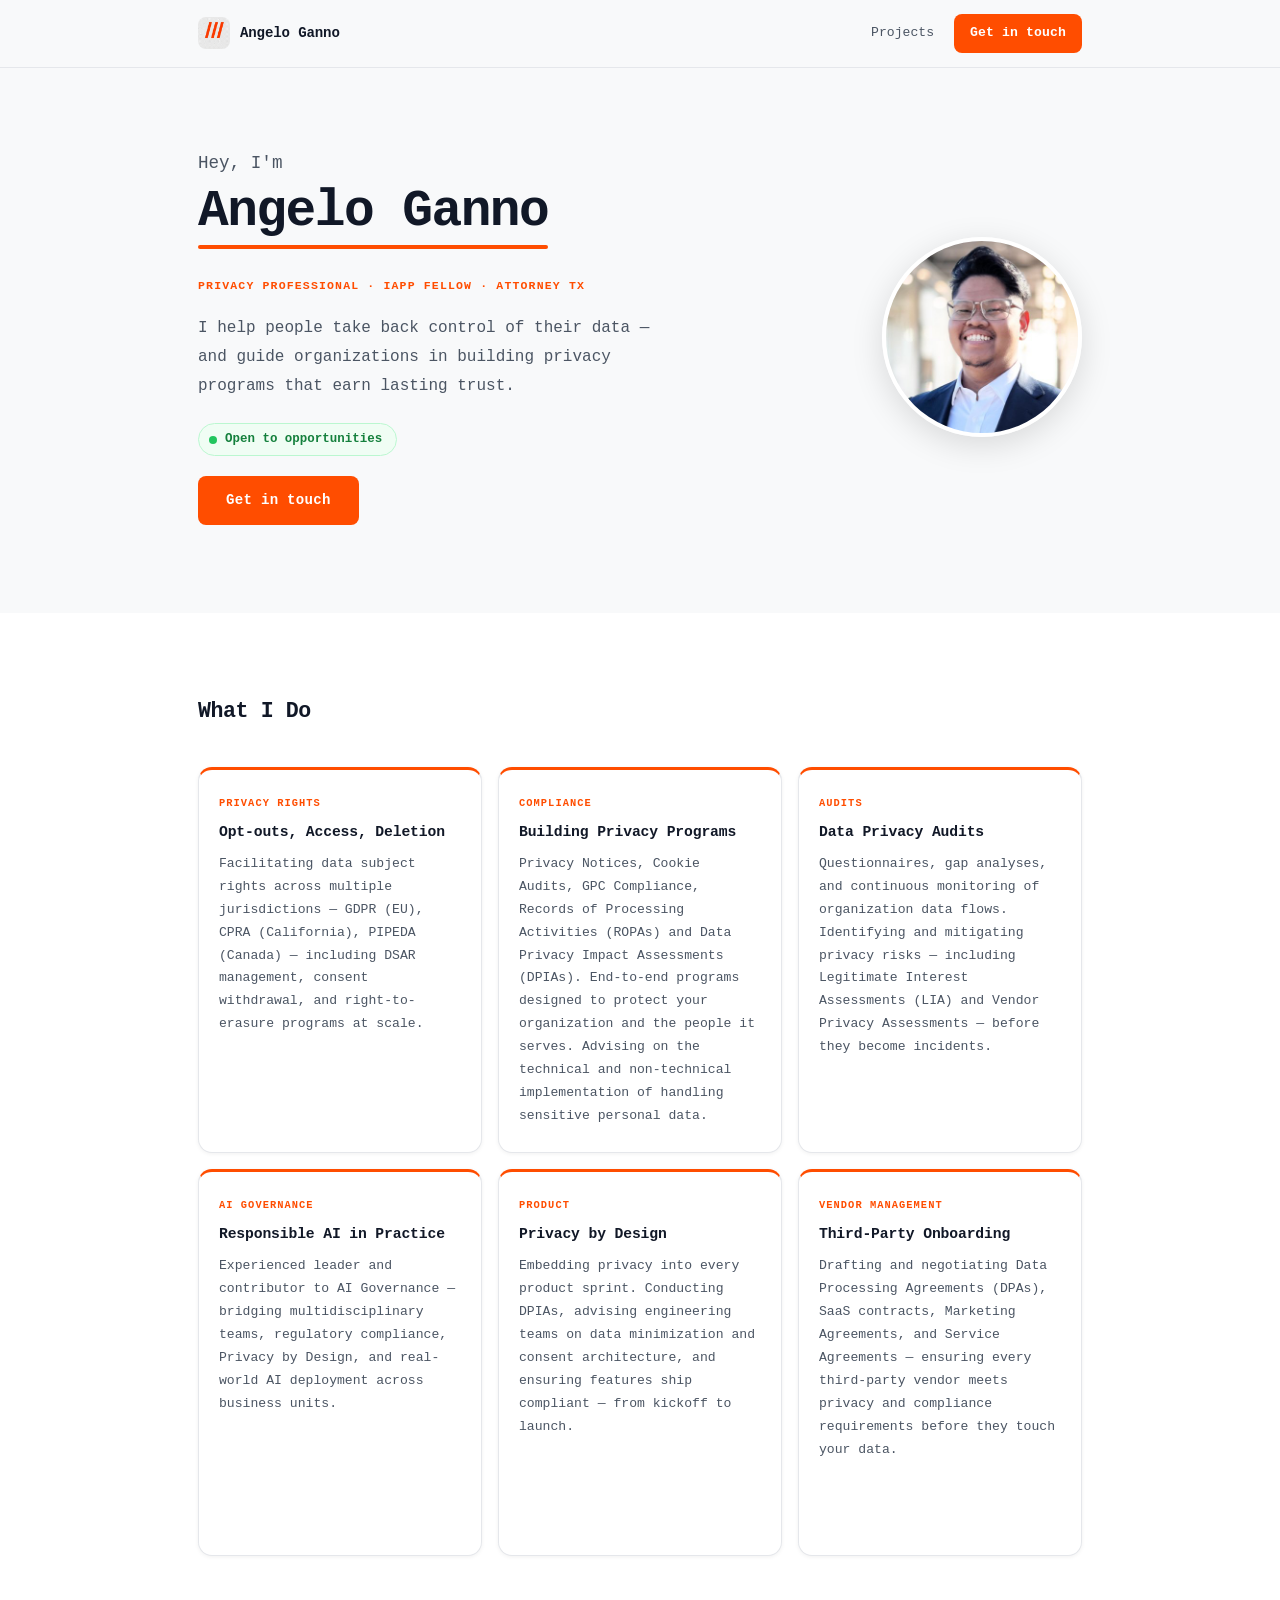
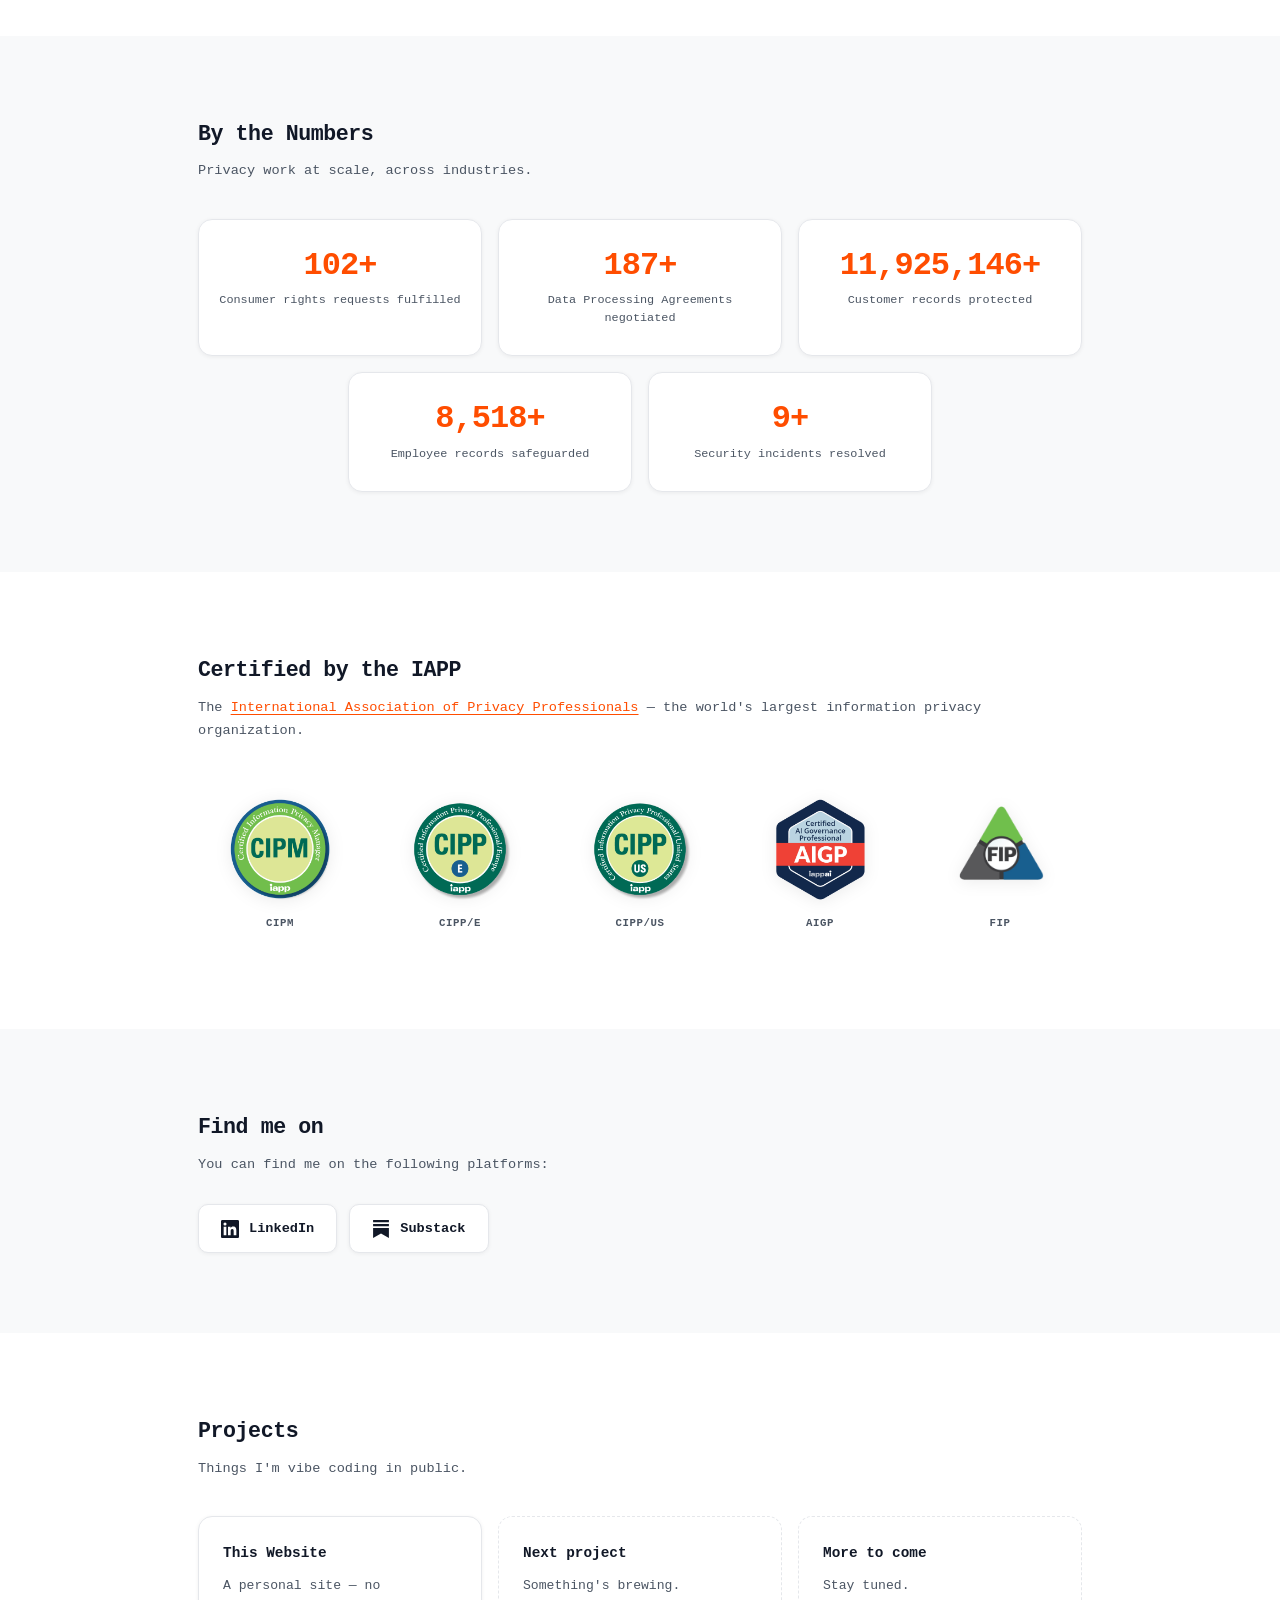
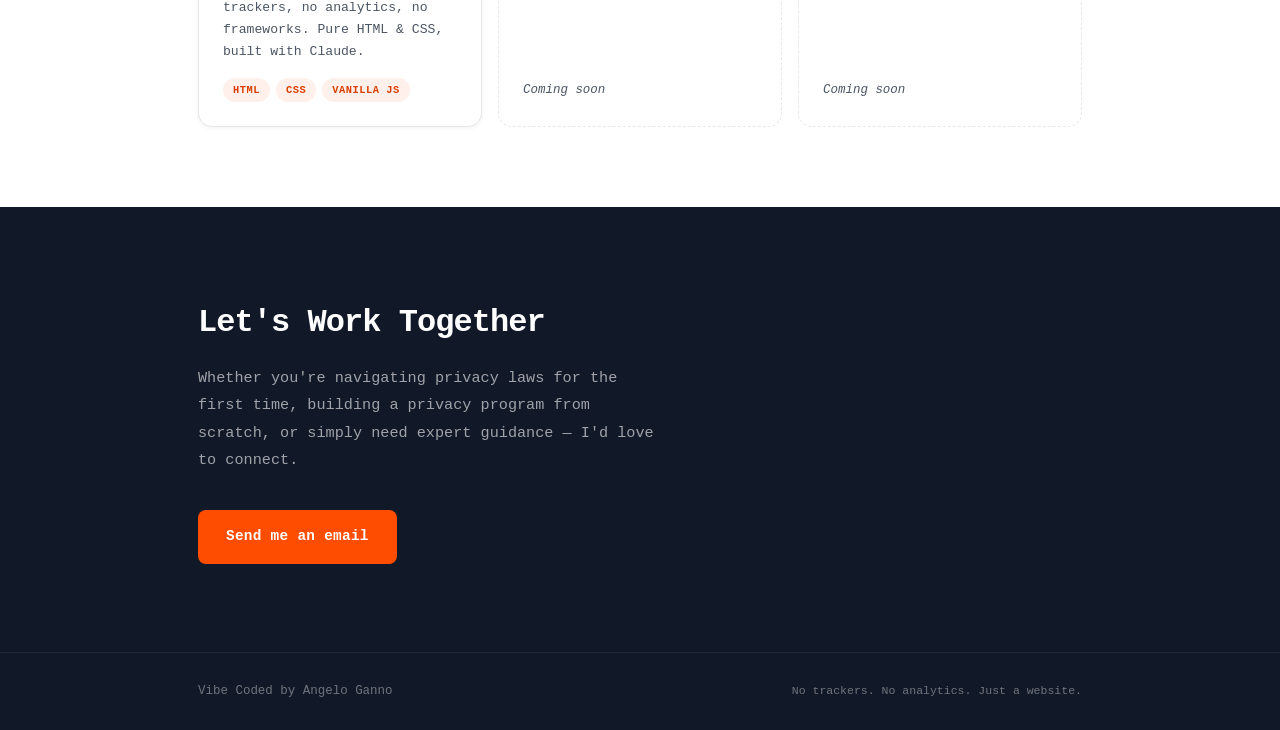
==== index.html @ 49ebef0d "Initial commit — Angelo Ganno personal website Privacy-first personal site. Pure HTML/CSS/Vanilla JS" ====
<!DOCTYPE html>
<html lang="en">
<head>
  <meta charset="UTF-8">
  <meta name="viewport" content="width=device-width, initial-scale=1.0">
  <meta name="description" content="Angelo Ganno — Privacy Professional. IAPP Fellow. Helping individuals and organizations navigate data privacy compliance across 12+ jurisdictions.">
  <meta name="robots" content="index, follow">

  <!-- Open Graph / Social Preview -->
  <meta property="og:title" content="Angelo Ganno — Privacy Professional">
  <meta property="og:description" content="IAPP Fellow. 5x Certified. Helping organizations build compliant privacy programs across 12+ jurisdictions.">
  <meta property="og:image" content="assets/images/angelo-photo.jpg">
  <meta property="og:type" content="profile">
  <meta name="twitter:card" content="summary_large_image">
  <meta name="twitter:title" content="Angelo Ganno — Privacy Professional">
  <meta name="twitter:description" content="IAPP Fellow. 5x Certified. Helping organizations build compliant privacy programs across 12+ jurisdictions.">
  <meta name="twitter:image" content="assets/images/angelo-photo.jpg">

  <title>Angelo Ganno — Privacy Professional</title>
  <link rel="stylesheet" href="style.css">

  <!-- JSON-LD Person Schema -->
  <script type="application/ld+json">
  {
    "@context": "https://schema.org",
    "@type": "Person",
    "name": "Angelo Ganno",
    "jobTitle": "Privacy Professional",
    "description": "IAPP Fellow and 5x certified privacy professional helping organizations build compliant privacy programs across 12+ jurisdictions.",
    "sameAs": [
      "https://linkedin.com/in/angelo-ganno",
      "https://substack.com/@angeloeth"
    ]
  }
  </script>
</head>
<body>

  <!-- ═══ NAV ═══ -->
  <nav class="nav">
    <div class="nav__inner">
      <a href="index.html" class="nav__brand">
        <img
          src="assets/images/Gemini_Generated_Image_gm3vv6gm3vv6gm3v.png"
          alt="Angelo Ganno logo"
          class="nav__logo"
        >
        <span class="nav__name">Angelo Ganno</span>
      </a>
      <div class="nav__right">
        <a href="projects.html" class="nav__link">Projects</a>
        <a href="#contact" class="nav__cta">Get in touch</a>
      </div>
    </div>
  </nav>

  <!-- ═══ HERO ═══ -->
  <!--
    SETUP: Save your headshot as:
      assets/images/angelo-photo.jpg
  -->
  <header class="hero">
    <div class="container">
      <div class="hero__inner">

        <div class="hero__text">
          <p class="hero__greeting">Hey, I'm</p>
          <div class="hero__name-wrap">
            <h1 class="hero__name">Angelo Ganno</h1>
          </div>
          <p class="hero__eyebrow">Privacy Professional · IAPP Fellow · Attorney TX</p>
          <p class="hero__sub">
            I help people take back control of their data — and guide
            organizations in building privacy programs that earn lasting trust.
          </p>

          <div class="hero__availability">
            <span class="hero__dot" aria-hidden="true"></span>
            Open to opportunities
          </div>

          <div class="hero__cta-row">
            <a href="#contact" class="hero__cta-btn">Get in touch</a>
          </div>
        </div>

        <div class="hero__photo">
          <img
            src="assets/images/angelo-photo.jpg"
            alt="Angelo Ganno"
            width="200"
            height="200"
          >
        </div>

      </div>
    </div>
  </header>

  <!-- ═══ WHAT I DO ═══ -->
  <section class="section section--alt">
    <div class="container">
      <h2 class="section__title">What I Do</h2>
      <div class="card-grid">

        <!-- Card 1: Privacy Rights -->
        <div class="card">
          <p class="card__label">Privacy Rights</p>
          <h3 class="card__title">Opt-outs, Access, Deletion</h3>
          <p class="card__body">
            Facilitating data subject rights across multiple jurisdictions —
            GDPR (EU), CPRA (California), PIPEDA (Canada) —
            including DSAR management, consent withdrawal, and right-to-erasure
            programs at scale.
          </p>
        </div>

        <!-- Card 2: Compliance -->
        <div class="card">
          <p class="card__label">Compliance</p>
          <h3 class="card__title">Building Privacy Programs</h3>
          <p class="card__body">
            Privacy Notices, Cookie Audits, GPC Compliance, Records of
            Processing Activities (ROPAs) and Data Privacy Impact Assessments (DPIAs). End-to-end programs designed to
            protect your organization and the people it serves. Advising on the
            technical and non-technical implementation of handling sensitive
            personal data.
          </p>
        </div>

        <!-- Card 3: Data Privacy Audits -->
        <div class="card">
          <p class="card__label">Audits</p>
          <h3 class="card__title">Data Privacy Audits</h3>
          <p class="card__body">
            Questionnaires, gap analyses, and continuous monitoring of
            organization data flows. Identifying and mitigating privacy risks
            — including Legitimate Interest Assessments (LIA) and Vendor
            Privacy Assessments — before they become incidents.
          </p>
        </div>

        <!-- Card 4: AI Governance -->
        <div class="card">
          <p class="card__label">AI Governance</p>
          <h3 class="card__title">Responsible AI in Practice</h3>
          <p class="card__body">
            Experienced leader and contributor to AI Governance — bridging multidisciplinary teams, regulatory compliance, Privacy by Design, and
            real-world AI deployment across business units.
          </p>
        </div>

        <!-- Card 5: Product Development -->
        <div class="card">
          <p class="card__label">Product</p>
          <h3 class="card__title">Privacy by Design</h3>
          <p class="card__body">
            Embedding privacy into every product sprint. Conducting DPIAs,
            advising engineering teams on data minimization and consent
            architecture, and ensuring features ship compliant — from kickoff
            to launch.
          </p>
        </div>

        <!-- Card 6: Third-Party Onboarding -->
        <div class="card">
          <p class="card__label">Vendor Management</p>
          <h3 class="card__title">Third-Party Onboarding</h3>
          <p class="card__body">
            Drafting and negotiating Data Processing Agreements (DPAs), SaaS
            contracts, Marketing Agreements, and Service Agreements — ensuring
            every third-party vendor meets privacy and compliance requirements
            before they touch your data.
          </p>
        </div>

      </div>
    </div>
  </section>

  <!-- ═══ IMPACT ═══ -->
  <section class="section">
    <div class="container">
      <h2 class="section__title">By the Numbers</h2>
      <p class="section__sub">Privacy work at scale, across industries.</p>
      <div class="stats-grid">

        <div class="stat-card">
          <span class="stat__number">120+</span>
          <span class="stat__label">Consumer rights requests fulfilled</span>
        </div>

        <div class="stat-card">
          <span class="stat__number">220+</span>
          <span class="stat__label">Data Processing Agreements negotiated</span>
        </div>

        <div class="stat-card">
          <span class="stat__number">14,000,000+</span>
          <span class="stat__label">Customer records protected</span>
        </div>

        <div class="stat-card">
          <span class="stat__number">10,000+</span>
          <span class="stat__label">Employee records safeguarded</span>
        </div>

        <div class="stat-card">
          <span class="stat__number">10+</span>
          <span class="stat__label">Security incidents resolved</span>
        </div>

      </div>
    </div>
  </section>

  <!-- ═══ CREDENTIALS ═══ -->
  <!--
    SETUP: Save your IAPP badge images as:
      assets/images/badge-fip.png
      assets/images/badge-aigp.png
      assets/images/badge-cipm.png
      assets/images/badge-cippe.png
      assets/images/badge-cippus.png
  -->
  <section class="section section--alt">
    <div class="container">
      <h2 class="section__title">Certified by the IAPP</h2>
      <p class="section__sub">
The <a href="https://iapp.org" target="_blank" rel="noopener noreferrer" style="color:var(--accent);text-decoration:underline;text-underline-offset:3px;">International Association of Privacy Professionals</a> — the world's largest information privacy organization.
      </p>
      <div class="badge-img-row">

        <figure class="badge-figure" title="CIPM — Certified Information Privacy Manager">
          <img src="assets/images/badge-cipm.png" alt="CIPM — Certified Information Privacy Manager">
          <figcaption>CIPM</figcaption>
        </figure>

        <figure class="badge-figure" title="CIPP/E — Certified Information Privacy Professional / Europe">
          <img src="assets/images/badge-cippe.png" alt="CIPP/E — Certified Information Privacy Professional / Europe">
          <figcaption>CIPP/E</figcaption>
        </figure>

        <figure class="badge-figure" title="CIPP/US — Certified Information Privacy Professional / United States">
          <img src="assets/images/badge-cippus.png" alt="CIPP/US — Certified Information Privacy Professional / United States">
          <figcaption>CIPP/US</figcaption>
        </figure>

        <figure class="badge-figure" title="AIGP — AI Governance Professional">
          <img src="assets/images/badge-aigp.png" alt="AIGP — AI Governance Professional">
          <figcaption>AIGP</figcaption>
        </figure>

        <figure class="badge-figure" title="FIP — Fellow of Information Privacy">
          <img src="assets/images/badge-fip.png" alt="FIP — Fellow of Information Privacy">
          <figcaption>FIP</figcaption>
        </figure>

      </div>
    </div>
  </section>

  <!-- ═══ FIND ME ON ═══ -->
  <section class="section" id="contact">
    <div class="container">
      <h2 class="section__title">Find me on</h2>
      <p class="section__sub">You can find me on the following platforms:</p>
      <div class="social-row">

        <!-- UPDATE: Replace href with your LinkedIn profile URL -->
        <a
          href="https://linkedin.com/in/angelo-ganno"
          target="_blank"
          rel="noopener noreferrer"
          class="social-btn"
        >
          <!-- LinkedIn icon -->
          <svg xmlns="http://www.w3.org/2000/svg" viewBox="0 0 24 24" fill="currentColor" aria-hidden="true">
            <path d="M20.447 20.452h-3.554v-5.569c0-1.328-.027-3.037-1.852-3.037-1.853 0-2.136 1.445-2.136 2.939v5.667H9.351V9h3.414v1.561h.046c.477-.9 1.637-1.85 3.37-1.85 3.601 0 4.267 2.37 4.267 5.455v6.286zM5.337 7.433a2.062 2.062 0 01-2.063-2.065 2.064 2.064 0 112.063 2.065zm1.782 13.019H3.555V9h3.564v11.452zM22.225 0H1.771C.792 0 0 .774 0 1.729v20.542C0 23.227.792 24 1.771 24h20.451C23.2 24 24 23.227 24 22.271V1.729C24 .774 23.2 0 22.222 0h.003z"/>
          </svg>
          LinkedIn
        </a>

        <a
          href="https://substack.com/@angeloeth"
          target="_blank"
          rel="noopener noreferrer"
          class="social-btn"
        >
          <!-- Substack icon -->
          <svg xmlns="http://www.w3.org/2000/svg" viewBox="0 0 24 24" fill="currentColor" aria-hidden="true">
            <path d="M22.539 8.242H1.46V5.406h21.08v2.836zM1.46 10.812V24L12 18.11 22.54 24V10.812H1.46zM22.54 0H1.46v2.836h21.08V0z"/>
          </svg>
          Substack
        </a>

      </div>
    </div>
  </section>

  <!-- ═══ PROJECTS ═══ -->
  <section class="section section--alt">
    <div class="container">
      <h2 class="section__title">Projects</h2>
      <p class="section__sub">Things I'm vibe coding in public.</p>
      <div class="projects-grid">

        <div class="project-card">
          <h3 class="project-card__title">This Website</h3>
          <p class="project-card__desc">
            A personal site — no trackers, no analytics, no
            frameworks. Pure HTML &amp; CSS, built with Claude.
          </p>
          <div class="tags">
            <span class="tag">HTML</span>
            <span class="tag">CSS</span>
            <span class="tag">Vanilla JS</span>
          </div>
        </div>

        <div class="project-card project-card--placeholder">
          <h3 class="project-card__title">Next project</h3>
          <p class="project-card__desc">Something's brewing.</p>
          <p class="project-card__coming">Coming soon</p>
        </div>

        <div class="project-card project-card--placeholder">
          <h3 class="project-card__title">More to come</h3>
          <p class="project-card__desc">Stay tuned.</p>
          <p class="project-card__coming">Coming soon</p>
        </div>

      </div>
    </div>
  </section>

  <!-- ═══ CTA ═══ -->
  <section class="cta">
    <div class="container">
      <h2 class="cta__title">Let's Work Together</h2>
      <p class="cta__body">
        Whether you're navigating privacy laws for the first time, building a privacy program
        from scratch, or simply need expert guidance — I'd love to connect.
      </p>
      <a class="cta__btn" id="cta-email" href="#">Send me an email</a>
    </div>
  </section>

  <!-- ═══ FOOTER ═══ -->
  <footer class="footer">
    <div class="footer__inner">
      <p>Vibe Coded by Angelo Ganno</p>
      <p class="footer__note">No trackers. No analytics. Just a website.</p>
    </div>
  </footer>

  <script>
    // ── Email: assembled at click time, never in HTML source ──
    document.getElementById('cta-email').addEventListener('click', function (e) {
      e.preventDefault();
      window.location.href = 'mailto:' + ['angleog.3k6tt', '@', 'passmail.net'].join('');
    });

    // ── Stat counter animation ──
    function animateCounter(el) {
      const raw    = el.textContent.trim();
      const suffix = raw.includes('+') ? '+' : '';
      const target = parseInt(raw.replace(/[^0-9]/g, ''), 10);
      const dur    = 1500; // ms
      const start  = performance.now();

      function fmt(n) {
        return n.toLocaleString('en-US') + suffix;
      }

      function step(now) {
        const p    = Math.min((now - start) / dur, 1);
        // ease-out cubic
        const ease = 1 - Math.pow(1 - p, 3);
        el.textContent = fmt(Math.round(ease * target));
        if (p < 1) requestAnimationFrame(step);
        else el.textContent = fmt(target);
      }

      requestAnimationFrame(step);
    }

    // ── Scroll-triggered entrance animations + stat counters ──
    const observer = new IntersectionObserver(
      (entries) => entries.forEach(e => {
        if (e.isIntersecting) {
          e.target.classList.add('visible');
          const num = e.target.querySelector('.stat__number');
          if (num) animateCounter(num);
          observer.unobserve(e.target);
        }
      }),
      { threshold: 0.12 }
    );
    document.querySelectorAll('.card, .stat-card').forEach(el => observer.observe(el));
  </script>

</body>
</html>
---- style.css ----
/* ===========================
   FONT — JetBrains Mono (Consolas-family monospace via Bunny CDN)
   =========================== */
@import url('https://fonts.bunny.net/css?family=jetbrains-mono:400,500,600,700,800&display=swap');

/* ===========================
   DESIGN TOKENS
   =========================== */
:root {
  --bg:            #F8F9FA;
  --card-bg:       #FFFFFF;
  --border:        #E5E7EB;
  --accent:        #FF4D00;
  --accent-dark:   #D93E00;
  --accent-light:  #FFF0EB;
  --text:          #111827;
  --muted:         #4B5563;
  --dark-bg:       #111827;
  --radius:        14px;
  --shadow:        0 1px 4px rgba(0,0,0,0.06);
  --shadow-lg:     0 6px 24px rgba(0,0,0,0.1);
  --max-w:         940px;
  --font:          'Consolas', 'JetBrains Mono', 'Menlo', 'Monaco', 'Courier New', monospace;
}

/* ===========================
   RESET & BASE
   =========================== */
*, *::before, *::after { box-sizing: border-box; margin: 0; padding: 0; }
html { scroll-behavior: smooth; }
body {
  font-family: var(--font);
  background: var(--bg);
  color: var(--text);
  line-height: 1.75;
  -webkit-font-smoothing: antialiased;
  font-size: 15px;
}
a { color: inherit; text-decoration: none; }
img { max-width: 100%; display: block; }

/* ===========================
   LAYOUT
   =========================== */
.container {
  max-width: var(--max-w);
  margin: 0 auto;
  padding: 0 28px;
}
.section      { padding: 80px 0; }
.section--alt { background: var(--card-bg); }

/* ===========================
   NAV
   =========================== */
.nav {
  position: sticky;
  top: 0;
  z-index: 100;
  background: rgba(248,249,250,0.92);
  backdrop-filter: blur(12px);
  -webkit-backdrop-filter: blur(12px);
  border-bottom: 1px solid var(--border);
}
.nav__inner {
  max-width: var(--max-w);
  margin: 0 auto;
  padding: 14px 28px;
  display: flex;
  align-items: center;
  justify-content: space-between;
}
.nav__brand {
  display: flex;
  align-items: center;
  gap: 10px;
  text-decoration: none;
}
.nav__logo {
  width: 32px;
  height: 32px;
  border-radius: 8px;
  object-fit: cover;
  flex-shrink: 0;
}
.nav__name {
  font-weight: 700;
  font-size: 0.88rem;
  letter-spacing: -0.01em;
  color: var(--text);
}
.nav__right {
  display: flex;
  align-items: center;
  gap: 20px;
}
.nav__link {
  font-size: 0.82rem;
  font-weight: 500;
  color: var(--muted);
  transition: color 0.2s;
}
.nav__link:hover { color: var(--accent); }
.nav__cta {
  font-size: 0.82rem;
  font-weight: 700;
  color: #fff;
  background: var(--accent);
  padding: 8px 16px;
  border-radius: 8px;
  transition: background 0.2s, transform 0.15s;
  letter-spacing: 0.01em;
}
.nav__cta:hover {
  background: var(--accent-dark);
  transform: translateY(-1px);
}

/* ===========================
   ANIMATIONS
   =========================== */
@keyframes pulse-dot {
  0%, 100% { transform: scale(1); opacity: 1; }
  50%       { transform: scale(1.6); opacity: 0.4; }
}

@keyframes fadeUp {
  from { opacity: 0; transform: translateY(18px); }
  to   { opacity: 1; transform: translateY(0); }
}

/* ===========================
   HERO
   =========================== */
.hero { padding: 80px 0 88px; }

.hero__inner {
  display: grid;
  grid-template-columns: 1fr auto;
  align-items: center;
  gap: 64px;
}
.hero__greeting {
  font-size: 1.1rem;
  font-weight: 500;
  color: var(--muted);
  margin-bottom: 4px;
}
.hero__name-wrap {
  display: inline-block;
  position: relative;
  margin-bottom: 24px;
  padding-bottom: 10px;
}
.hero__name-wrap::after {
  content: '';
  position: absolute;
  left: 0;
  bottom: 0;
  width: 100%;
  height: 4px;
  background: var(--accent);
  border-radius: 2px;
}
.hero__name {
  font-size: clamp(2.2rem, 5vw, 3.2rem);
  font-weight: 800;
  letter-spacing: -0.03em;
  line-height: 1.1;
  color: var(--text);
}
.hero__eyebrow {
  display: inline-flex;
  align-items: center;
  gap: 8px;
  font-size: 0.72rem;
  font-weight: 700;
  letter-spacing: 0.1em;
  text-transform: uppercase;
  color: var(--accent);
  margin-bottom: 18px;
}
.hero__sub {
  font-size: 1rem;
  color: var(--muted);
  line-height: 1.8;
  max-width: 480px;
}

/* Hero entrance stagger */
.hero__greeting  { animation: fadeUp 0.5s ease both; animation-delay: 0.05s; }
.hero__name-wrap { animation: fadeUp 0.5s ease both; animation-delay: 0.12s; }
.hero__eyebrow   { animation: fadeUp 0.5s ease both; animation-delay: 0.20s; }
.hero__sub       { animation: fadeUp 0.5s ease both; animation-delay: 0.28s; }
.hero__availability { animation: fadeUp 0.5s ease both; animation-delay: 0.36s; }
.hero__cta-row   { animation: fadeUp 0.5s ease both; animation-delay: 0.44s; }

/* Availability badge */
.hero__availability {
  display: inline-flex;
  align-items: center;
  gap: 8px;
  margin-top: 22px;
  font-size: 0.78rem;
  font-weight: 600;
  color: #15803d;
  background: #f0fdf4;
  border: 1px solid #bbf7d0;
  border-radius: 999px;
  padding: 5px 14px 5px 10px;
}
.hero__dot {
  display: inline-block;
  width: 8px;
  height: 8px;
  border-radius: 50%;
  background: #22c55e;
  animation: pulse-dot 2s ease-in-out infinite;
  flex-shrink: 0;
}

/* Hero CTA button */
.hero__cta-row { margin-top: 20px; }
.hero__cta-btn {
  display: inline-block;
  background: var(--accent);
  color: #fff;
  font-size: 0.88rem;
  font-weight: 700;
  padding: 12px 28px;
  border-radius: 8px;
  font-family: var(--font);
  letter-spacing: 0.02em;
  transition: background 0.2s, transform 0.15s;
}
.hero__cta-btn:hover {
  background: var(--accent-dark);
  transform: translateY(-1px);
}

.hero__photo { flex-shrink: 0; }
.hero__photo img {
  width: 200px;
  height: 200px;
  border-radius: 50%;
  object-fit: cover;
  object-position: center top;
  border: 4px solid var(--card-bg);
  box-shadow: 0 8px 32px rgba(0,0,0,0.13);
}

/* ===========================
   SECTION HEADINGS
   =========================== */
/* Scroll offset for all sections so sticky nav doesn't obscure them */
.section__title, .section { scroll-margin-top: 72px; }
.section__title {
  font-size: 1.35rem;
  font-weight: 800;
  color: var(--text);
  letter-spacing: -0.02em;
  margin-bottom: 6px;
}
.section__sub {
  font-size: 0.85rem;
  color: var(--muted);
  line-height: 1.7;
}

/* ===========================
   WHAT I DO — 6-CARD GRID (3 × 2, equal size)
   =========================== */
.card-grid {
  display: grid;
  grid-template-columns: repeat(3, 1fr);
  grid-auto-rows: 1fr;
  gap: 16px;
  margin-top: 36px;
}

.card {
  background: var(--card-bg);
  border: 1px solid var(--border);
  border-top: 3px solid var(--accent);
  border-radius: var(--radius);
  padding: 24px 20px;
  box-shadow: var(--shadow);
  /* entrance animation */
  opacity: 0;
  transform: translateY(20px);
  transition: opacity 0.5s ease, transform 0.5s ease, box-shadow 0.2s ease;
}
.card.visible { opacity: 1; transform: translateY(0); }
.card:nth-child(1) { transition-delay: 0.05s; }
.card:nth-child(2) { transition-delay: 0.11s; }
.card:nth-child(3) { transition-delay: 0.17s; }
.card:nth-child(4) { transition-delay: 0.23s; }
.card:nth-child(5) { transition-delay: 0.29s; }
.card:nth-child(6) { transition-delay: 0.35s; }
.card:hover { box-shadow: var(--shadow-lg); }

.card__label {
  font-size: 0.65rem;
  font-weight: 700;
  letter-spacing: 0.1em;
  text-transform: uppercase;
  color: var(--accent);
  margin-bottom: 10px;
}
.card__title {
  font-size: 0.92rem;
  font-weight: 700;
  color: var(--text);
  margin-bottom: 10px;
  letter-spacing: -0.01em;
  line-height: 1.4;
}
.card__body {
  font-size: 0.82rem;
  color: var(--muted);
  line-height: 1.75;
}

/* ===========================
   IMPACT — STAT CARDS
   =========================== */
.stats-grid {
  display: grid;
  grid-template-columns: repeat(6, 1fr);
  gap: 16px;
  margin-top: 36px;
}
.stat-card              { grid-column: span 2; }
.stat-card:nth-child(4) { grid-column: 2 / 4; }
.stat-card:nth-child(5) { grid-column: 4 / 6; }

.stat-card {
  background: var(--card-bg);
  border: 1px solid var(--border);
  border-radius: var(--radius);
  padding: 28px 16px;
  box-shadow: var(--shadow);
  text-align: center;
  opacity: 0;
  transform: translateY(16px);
  transition: opacity 0.45s ease, transform 0.45s ease;
}
.stat-card.visible       { opacity: 1; transform: translateY(0); }
.stat-card:nth-child(1)  { transition-delay: 0.05s; }
.stat-card:nth-child(2)  { transition-delay: 0.12s; }
.stat-card:nth-child(3)  { transition-delay: 0.19s; }
.stat-card:nth-child(4)  { transition-delay: 0.26s; }
.stat-card:nth-child(5)  { transition-delay: 0.33s; }

.stat__number {
  display: block;
  font-size: 2rem;
  font-weight: 800;
  color: var(--accent);
  letter-spacing: -0.03em;
  line-height: 1.1;
  margin-bottom: 8px;
}
.stat__label {
  display: block;
  font-size: 0.74rem;
  color: var(--muted);
  line-height: 1.55;
}

/* ===========================
   CREDENTIALS — IAPP BADGE IMAGES
   =========================== */
.badge-img-row {
  display: grid;
  grid-template-columns: repeat(5, 1fr);
  gap: 16px;
  margin-top: 36px;
}
.badge-figure {
  display: flex;
  flex-direction: column;
  align-items: center;
  justify-content: flex-end;
  gap: 10px;
  cursor: default;
  padding: 16px 8px;
}
.badge-figure img {
  width: 100%;
  max-width: 110px;
  height: auto;
  aspect-ratio: 1;
  object-fit: contain;
  filter: drop-shadow(0 2px 8px rgba(0,0,0,0.08));
  transition: transform 0.25s ease, filter 0.25s ease;
}
.badge-figure:hover img {
  transform: scale(1.1) translateY(-4px);
  filter: drop-shadow(0 8px 20px rgba(0,0,0,0.15));
}
.badge-figure figcaption {
  font-size: 0.67rem;
  font-weight: 700;
  color: var(--muted);
  text-align: center;
  letter-spacing: 0.05em;
  text-transform: uppercase;
}

@media (max-width: 600px) {
  .badge-img-row {
    grid-template-columns: repeat(3, 1fr);
  }
}
@media (max-width: 380px) {
  .badge-img-row {
    grid-template-columns: repeat(2, 1fr);
  }
}

/* ===========================
   FIND ME ON
   =========================== */
/* Scroll offset so sticky nav doesn't cover the section heading */
#contact { scroll-margin-top: 72px; }

.social-row {
  display: flex;
  flex-wrap: wrap;
  gap: 12px;
  margin-top: 28px;
}
.social-btn {
  display: inline-flex;
  align-items: center;
  gap: 10px;
  padding: 12px 22px;
  border-radius: 10px;
  border: 1.5px solid var(--border);
  background: var(--card-bg);
  font-size: 0.85rem;
  font-weight: 600;
  color: var(--text);
  box-shadow: var(--shadow);
  transition: border-color 0.2s, box-shadow 0.2s, transform 0.2s, color 0.2s;
  font-family: var(--font);
}
.social-btn:hover {
  border-color: var(--accent);
  color: var(--accent);
  box-shadow: var(--shadow-lg);
  transform: translateY(-2px);
}
.social-btn svg {
  flex-shrink: 0;
  width: 18px;
  height: 18px;
}

/* ===========================
   PROJECTS (on resume page)
   =========================== */
.projects-grid {
  display: grid;
  grid-template-columns: repeat(3, 1fr);
  gap: 16px;
  margin-top: 36px;
}
.project-card {
  background: var(--card-bg);
  border: 1px solid var(--border);
  border-radius: var(--radius);
  padding: 24px;
  box-shadow: var(--shadow);
  transition: box-shadow 0.2s, transform 0.2s;
  display: flex;
  flex-direction: column;
}
.project-card:hover { box-shadow: var(--shadow-lg); transform: translateY(-2px); }
.project-card--placeholder {
  border-style: dashed;
  box-shadow: none;
  background: transparent;
}
.project-card--placeholder:hover { box-shadow: none; transform: none; }
.project-card__title {
  font-size: 0.9rem;
  font-weight: 700;
  color: var(--text);
  margin-bottom: 8px;
}
.project-card__desc {
  font-size: 0.82rem;
  color: var(--muted);
  line-height: 1.7;
  flex: 1;
}
.project-card__coming { font-size: 0.78rem; color: var(--muted); font-style: italic; margin-top: 12px; }
.tags { display: flex; flex-wrap: wrap; gap: 6px; margin-top: 14px; }
.tag {
  font-size: 0.65rem;
  font-weight: 700;
  letter-spacing: 0.05em;
  text-transform: uppercase;
  padding: 3px 10px;
  border-radius: 999px;
  background: var(--accent-light);
  color: var(--accent-dark);
}
.project-link {
  display: inline-block;
  margin-top: 14px;
  font-size: 0.78rem;
  font-weight: 600;
  color: var(--accent);
  transition: color 0.2s;
}
.project-link:hover { color: var(--accent-dark); }

/* ===========================
   CTA SECTION
   =========================== */
.cta { background: var(--dark-bg); padding: 88px 0; }
.cta__title {
  font-size: 2rem;
  font-weight: 800;
  color: #fff;
  letter-spacing: -0.03em;
  margin-bottom: 14px;
}
.cta__body {
  font-size: 0.95rem;
  color: rgba(255,255,255,0.6);
  line-height: 1.8;
  max-width: 460px;
  margin-bottom: 36px;
}
.cta__btn {
  display: inline-block;
  background: var(--accent);
  color: #fff;
  font-size: 0.9rem;
  font-weight: 700;
  padding: 14px 28px;
  border-radius: 8px;
  cursor: pointer;
  font-family: var(--font);
  letter-spacing: 0.02em;
  transition: background 0.2s, transform 0.15s;
}
.cta__btn:hover { background: var(--accent-dark); transform: translateY(-1px); }

/* ===========================
   FOOTER
   =========================== */
.footer {
  background: var(--dark-bg);
  border-top: 1px solid rgba(255,255,255,0.07);
  padding: 28px 0;
}
.footer__inner {
  max-width: var(--max-w);
  margin: 0 auto;
  padding: 0 28px;
  display: flex;
  align-items: center;
  justify-content: space-between;
  gap: 16px;
  flex-wrap: wrap;
}
.footer p { color: rgba(255,255,255,0.4); font-size: 0.78rem; }
.footer a { color: rgba(255,255,255,0.55); transition: color 0.2s; }
.footer a:hover { color: var(--accent); }
.footer__note { font-size: 0.72rem !important; }

/* ===========================
   PROJECTS PAGE
   =========================== */
.hero__headline {
  font-size: clamp(2rem, 5vw, 3rem);
  font-weight: 800;
  letter-spacing: -0.03em;
  line-height: 1.15;
  color: var(--text);
  margin-bottom: 18px;
}
.substack-card {
  background: linear-gradient(135deg, var(--accent) 0%, var(--accent-dark) 100%);
  border-radius: var(--radius);
  padding: 28px 26px;
  margin-top: 32px;
  display: flex;
  align-items: center;
  justify-content: space-between;
  gap: 20px;
}
.substack-card__text h3 { color: #fff; font-size: 0.95rem; font-weight: 700; margin-bottom: 4px; }
.substack-card__text p  { color: rgba(255,255,255,0.72); font-size: 0.82rem; }
.substack-card__link {
  flex-shrink: 0;
  display: inline-block;
  background: rgba(255,255,255,0.18);
  color: #fff;
  font-size: 0.85rem;
  font-weight: 700;
  padding: 10px 22px;
  border-radius: 8px;
  transition: background 0.2s;
  white-space: nowrap;
  font-family: var(--font);
}
.substack-card__link:hover { background: rgba(255,255,255,0.28); }

.posts-list { display: grid; gap: 12px; margin-top: 20px; }
.post-item {
  background: var(--card-bg);
  border: 1px solid var(--border);
  border-radius: var(--radius);
  padding: 18px 22px;
  box-shadow: var(--shadow);
  display: flex;
  align-items: center;
  justify-content: space-between;
  gap: 16px;
  transition: box-shadow 0.2s, transform 0.2s;
}
.post-item:hover { box-shadow: var(--shadow-lg); transform: translateX(4px); }
.post-item__title { font-size: 0.9rem; font-weight: 600; color: var(--text); margin-bottom: 3px; transition: color 0.2s; }
.post-item:hover .post-item__title { color: var(--accent); }
.post-item__date  { font-size: 0.75rem; color: var(--muted); }
.post-item__arrow { color: var(--muted); font-size: 1rem; flex-shrink: 0; }
.posts-loading    { color: var(--muted); font-size: 0.85rem; padding: 12px 0; }

/* ===========================
   RESPONSIVE
   =========================== */
@media (max-width: 700px) {
  .hero { padding: 52px 0 60px; }
  .section { padding: 60px 0; }
  .cta { padding: 64px 0; }

  .hero__inner { grid-template-columns: 1fr; gap: 32px; }
  .hero__photo { order: -1; }
  .hero__photo img { width: 130px; height: 130px; }

  /* Cards: single column */
  .card-grid { grid-template-columns: 1fr; grid-auto-rows: auto; gap: 14px; }

  /* Stats: 2-col */
  .stats-grid { grid-template-columns: 1fr 1fr; gap: 12px; }
  .stat-card,
  .stat-card:nth-child(4),
  .stat-card:nth-child(5) { grid-column: span 1; }

  .projects-grid { grid-template-columns: 1fr; }

  .substack-card { flex-direction: column; align-items: flex-start; }
  .substack-card__link { align-self: stretch; text-align: center; }

  .footer__inner { flex-direction: column; text-align: center; gap: 6px; }
  .nav__right { gap: 10px; }
}

@media (max-width: 420px) {
  .stats-grid { grid-template-columns: 1fr; }
  .stat-card  { grid-column: span 1 !important; }
  .badge-figure img { max-width: 80px; }
}
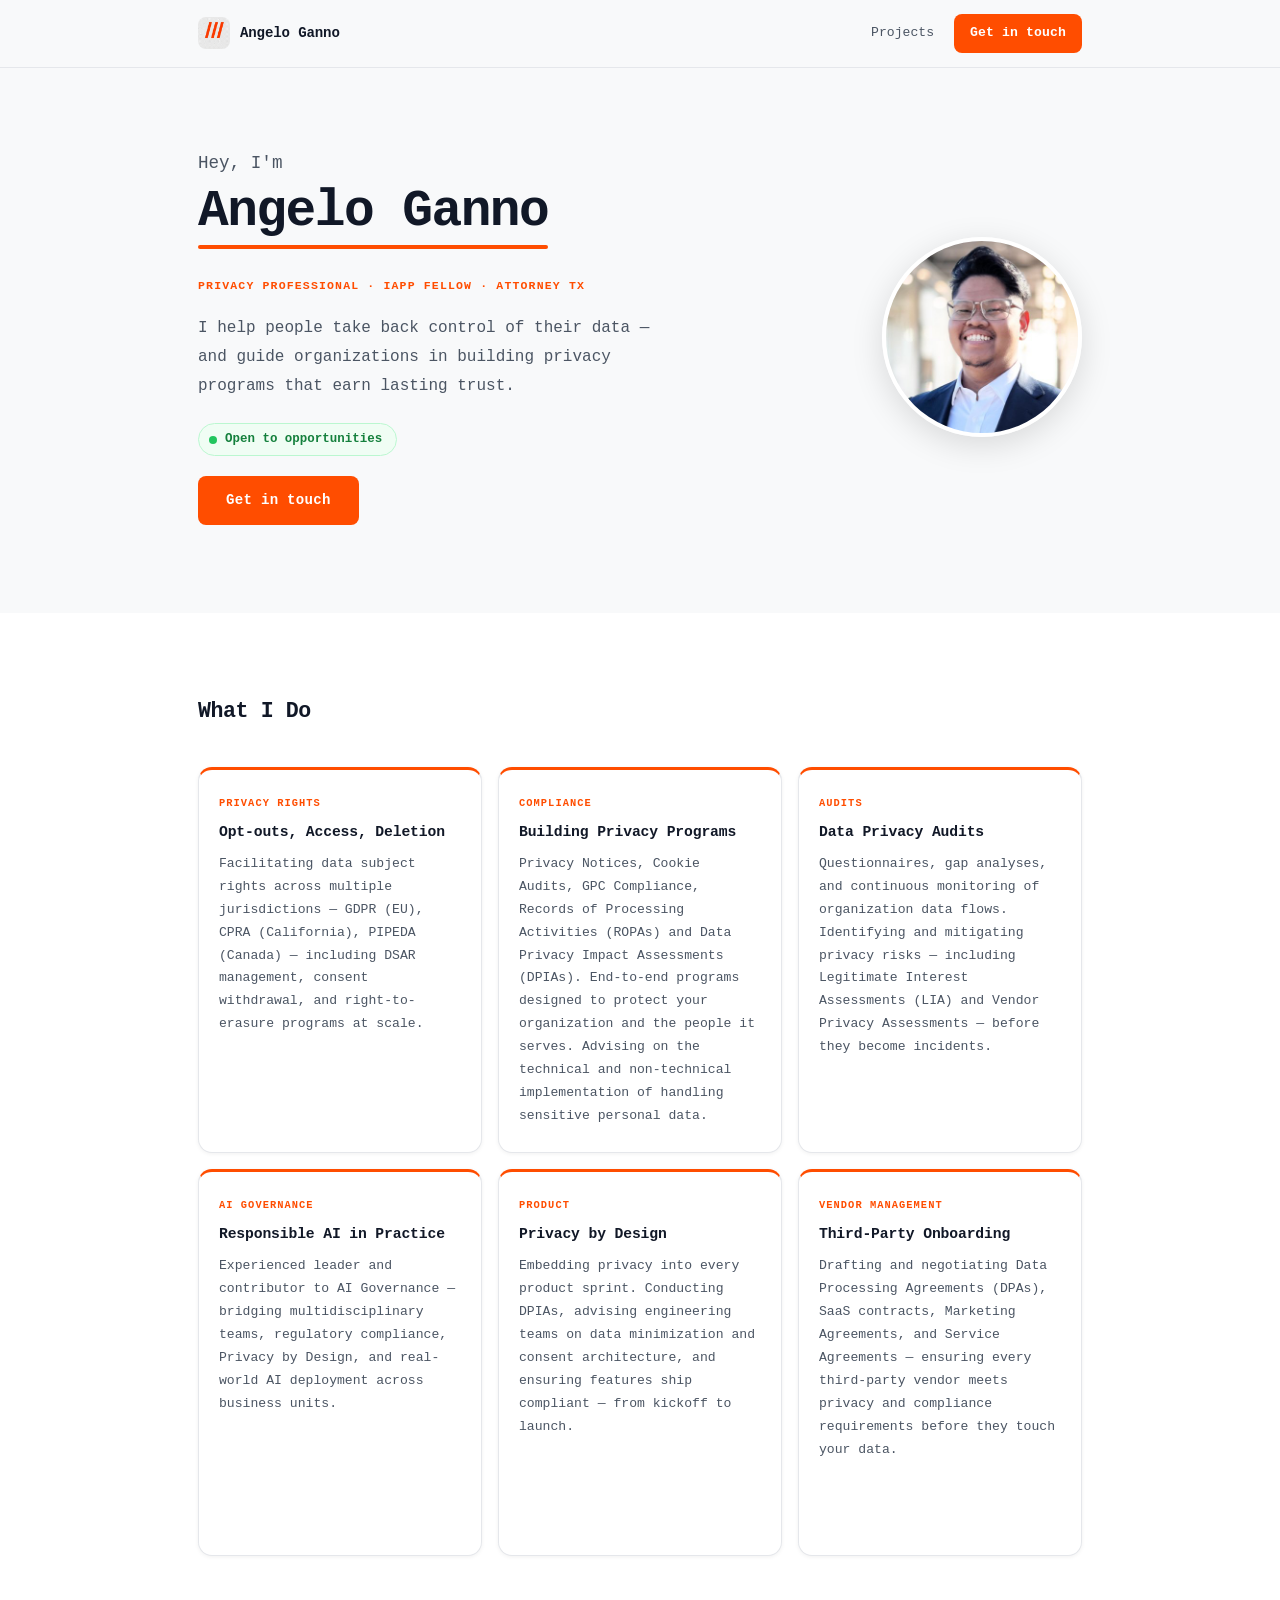
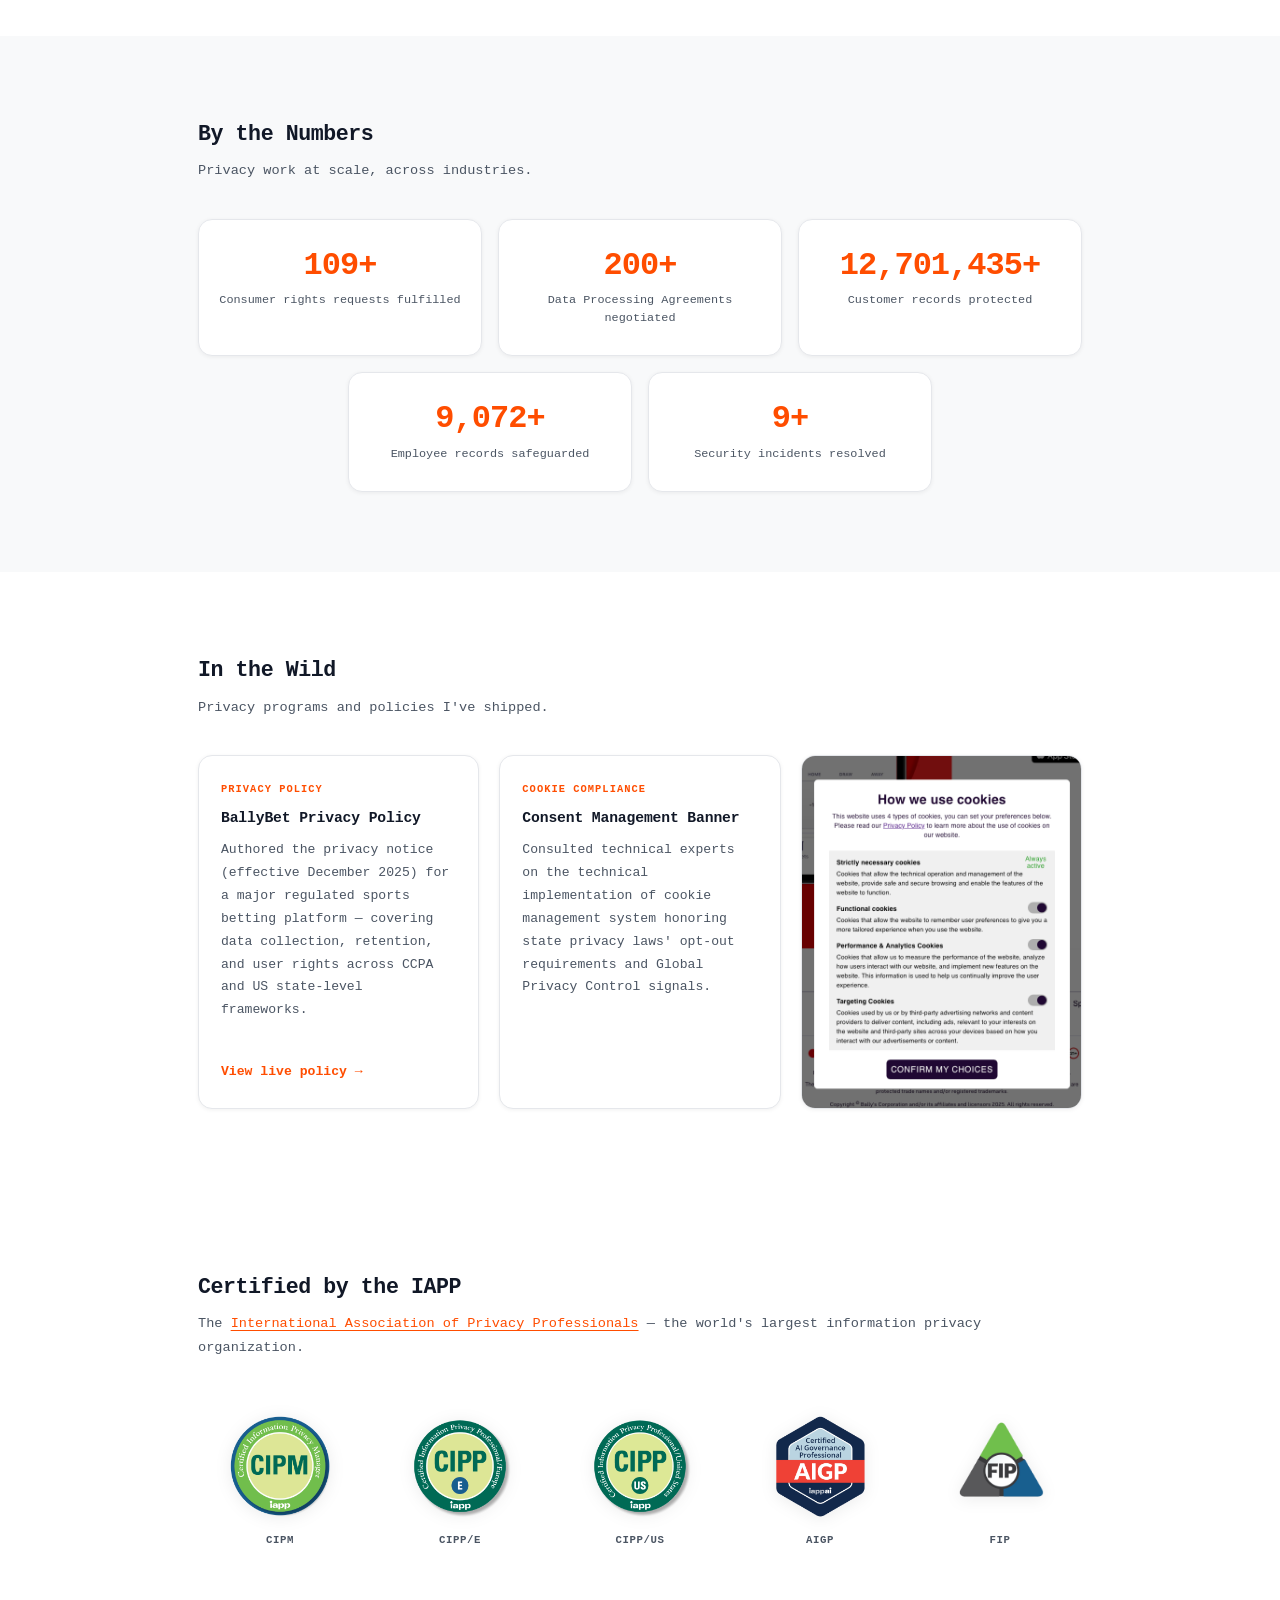
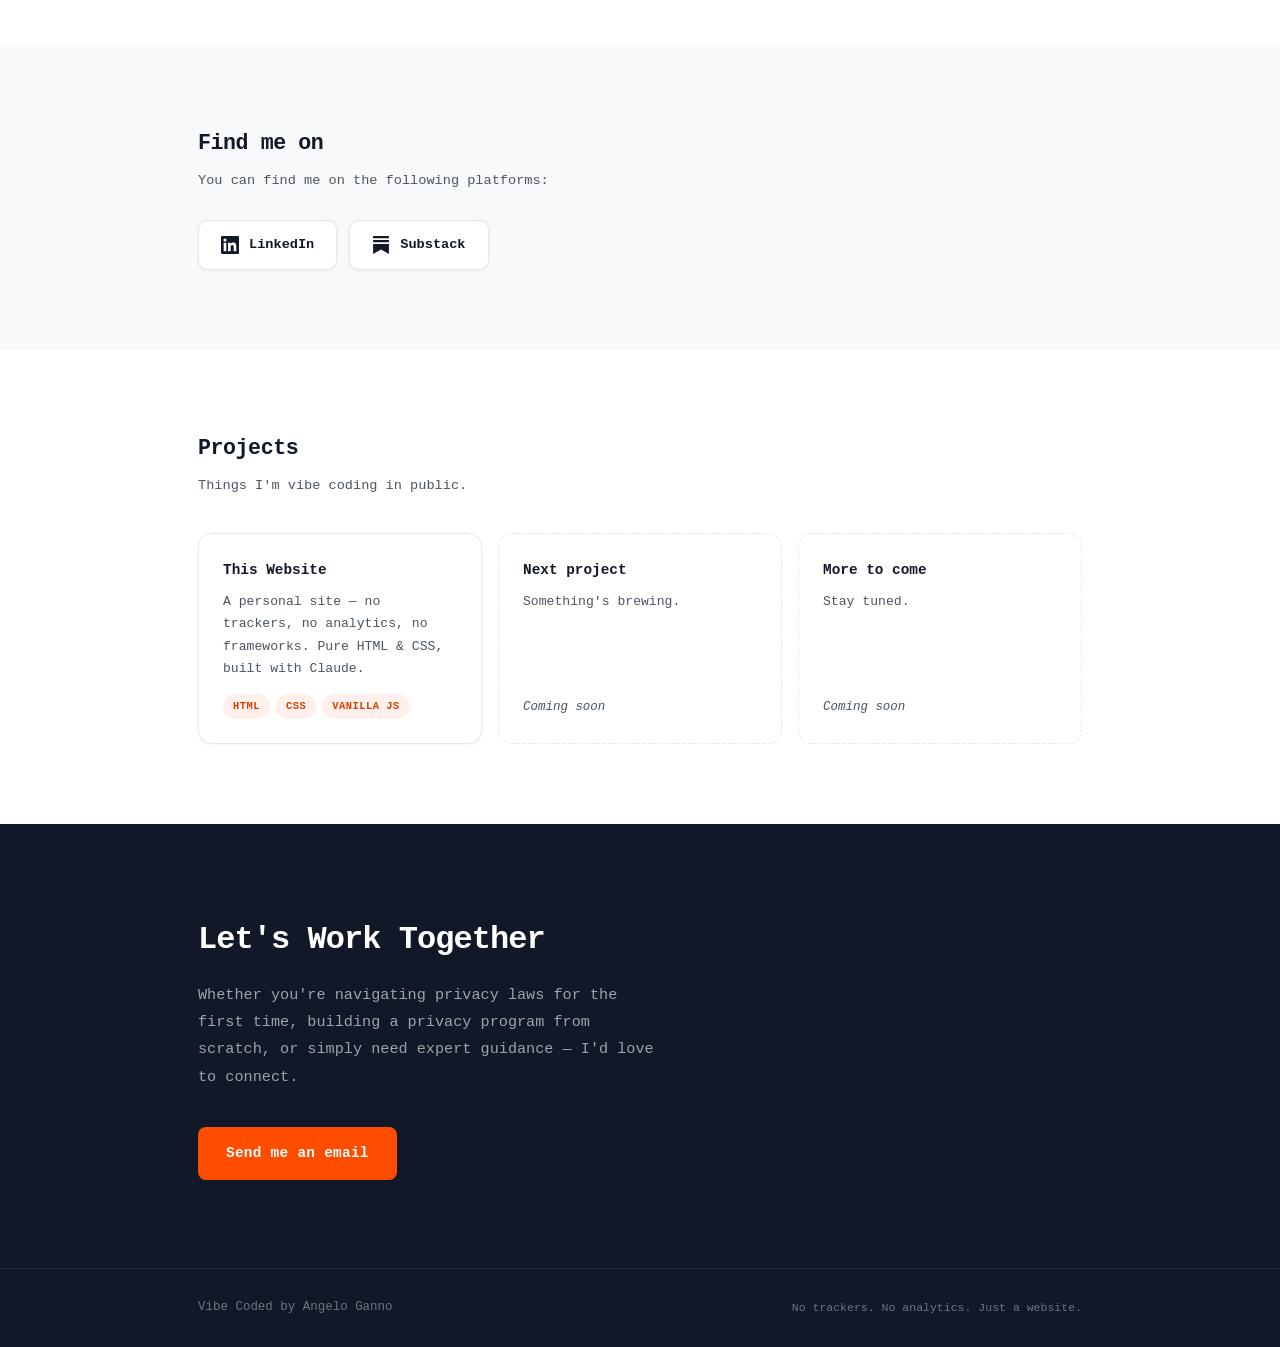
==== commit 35bc6d41: "Add "In the Wild" section showcasing BallyBet privacy work - New 3-card section: Privacy Policy, Coo" ====
--- a/index.html
+++ b/index.html
@@ -214,6 +214,54 @@
     </div>
   </section>
 
+  <!-- ═══ IN THE WILD ═══ -->
+  <section class="section section--alt">
+    <div class="container">
+      <h2 class="section__title">In the Wild</h2>
+      <p class="section__sub">Privacy programs and policies I've shipped.</p>
+      <div class="work-grid">
+
+        <!-- Card 1: Privacy Policy -->
+        <div class="work-card">
+          <div class="work-card__content">
+            <p class="card__label">Privacy Policy</p>
+            <h3 class="work-card__title">BallyBet Privacy Policy</h3>
+            <p class="work-card__body">
+              Authored the privacy notice (effective December 2025) for a major
+              regulated sports betting platform — covering data collection, retention, and user
+              rights across CCPA and US state-level frameworks.
+            </p>
+            <a href="https://play.ballybet.com/account/privacy-policy" target="_blank" rel="noopener noreferrer" class="work-card__link">
+              View live policy →
+            </a>
+          </div>
+        </div>
+
+        <!-- Card 2: Cookie Compliance -->
+        <div class="work-card">
+          <div class="work-card__content">
+            <p class="card__label">Cookie Compliance</p>
+            <h3 class="work-card__title">Consent Management Banner</h3>
+            <p class="work-card__body">
+              Consulted technical experts on the technical implementation of cookie management
+              system honoring state privacy laws' opt-out requirements and Global Privacy Control signals.
+            </p>
+          </div>
+        </div>
+
+        <!-- Card 3: Screenshot only -->
+        <div class="work-card work-card--screenshot">
+          <img
+            src="assets/images/bally-cmp-ui.png"
+            alt="BallyBet consent management UI"
+            class="work-card__screenshot"
+          >
+        </div>
+
+      </div>
+    </div>
+  </section>
+
   <!-- ═══ CREDENTIALS ═══ -->
   <!--
     SETUP: Save your IAPP badge images as:
--- a/style.css
+++ b/style.css
@@ -369,6 +369,68 @@
 }
 
 /* ===========================
+   IN THE WILD — WORK SHOWCASE
+   =========================== */
+.work-grid {
+  display: grid;
+  grid-template-columns: repeat(3, 1fr);
+  gap: 20px;
+  margin-top: 36px;
+  align-items: stretch;
+}
+.work-card {
+  background: var(--card-bg);
+  border: 1px solid var(--border);
+  border-radius: var(--radius);
+  box-shadow: var(--shadow);
+  overflow: hidden;
+  display: flex;
+  flex-direction: column;
+  transition: box-shadow 0.2s, transform 0.2s;
+}
+.work-card:hover { box-shadow: var(--shadow-lg); transform: translateY(-2px); }
+.work-card--screenshot {
+  padding: 0;
+  min-height: 220px;
+}
+.work-card__screenshot {
+  width: 100%;
+  height: 100%;
+  object-fit: cover;
+  object-position: center top;
+  display: block;
+}
+.work-card__content {
+  padding: 24px 22px;
+  display: flex;
+  flex-direction: column;
+  flex: 1;
+}
+.work-card__title {
+  font-size: 0.92rem;
+  font-weight: 700;
+  color: var(--text);
+  margin-bottom: 10px;
+  letter-spacing: -0.01em;
+  line-height: 1.4;
+}
+.work-card__body {
+  font-size: 0.82rem;
+  color: var(--muted);
+  line-height: 1.75;
+  flex: 1;
+}
+.work-card__link {
+  display: inline-block;
+  margin-top: 16px;
+  font-size: 0.82rem;
+  font-weight: 600;
+  color: var(--accent);
+  transition: color 0.2s;
+}
+.work-card__link:hover { color: var(--accent-dark); }
+
+/* ===========================
    CREDENTIALS — IAPP BADGE IMAGES
    =========================== */
 .badge-img-row {
@@ -653,6 +715,8 @@
   .stat-card:nth-child(4),
   .stat-card:nth-child(5) { grid-column: span 1; }
 
+  .work-grid { grid-template-columns: 1fr; }
+  .work-card--screenshot { min-height: 280px; }
   .projects-grid { grid-template-columns: 1fr; }
 
   .substack-card { flex-direction: column; align-items: flex-start; }
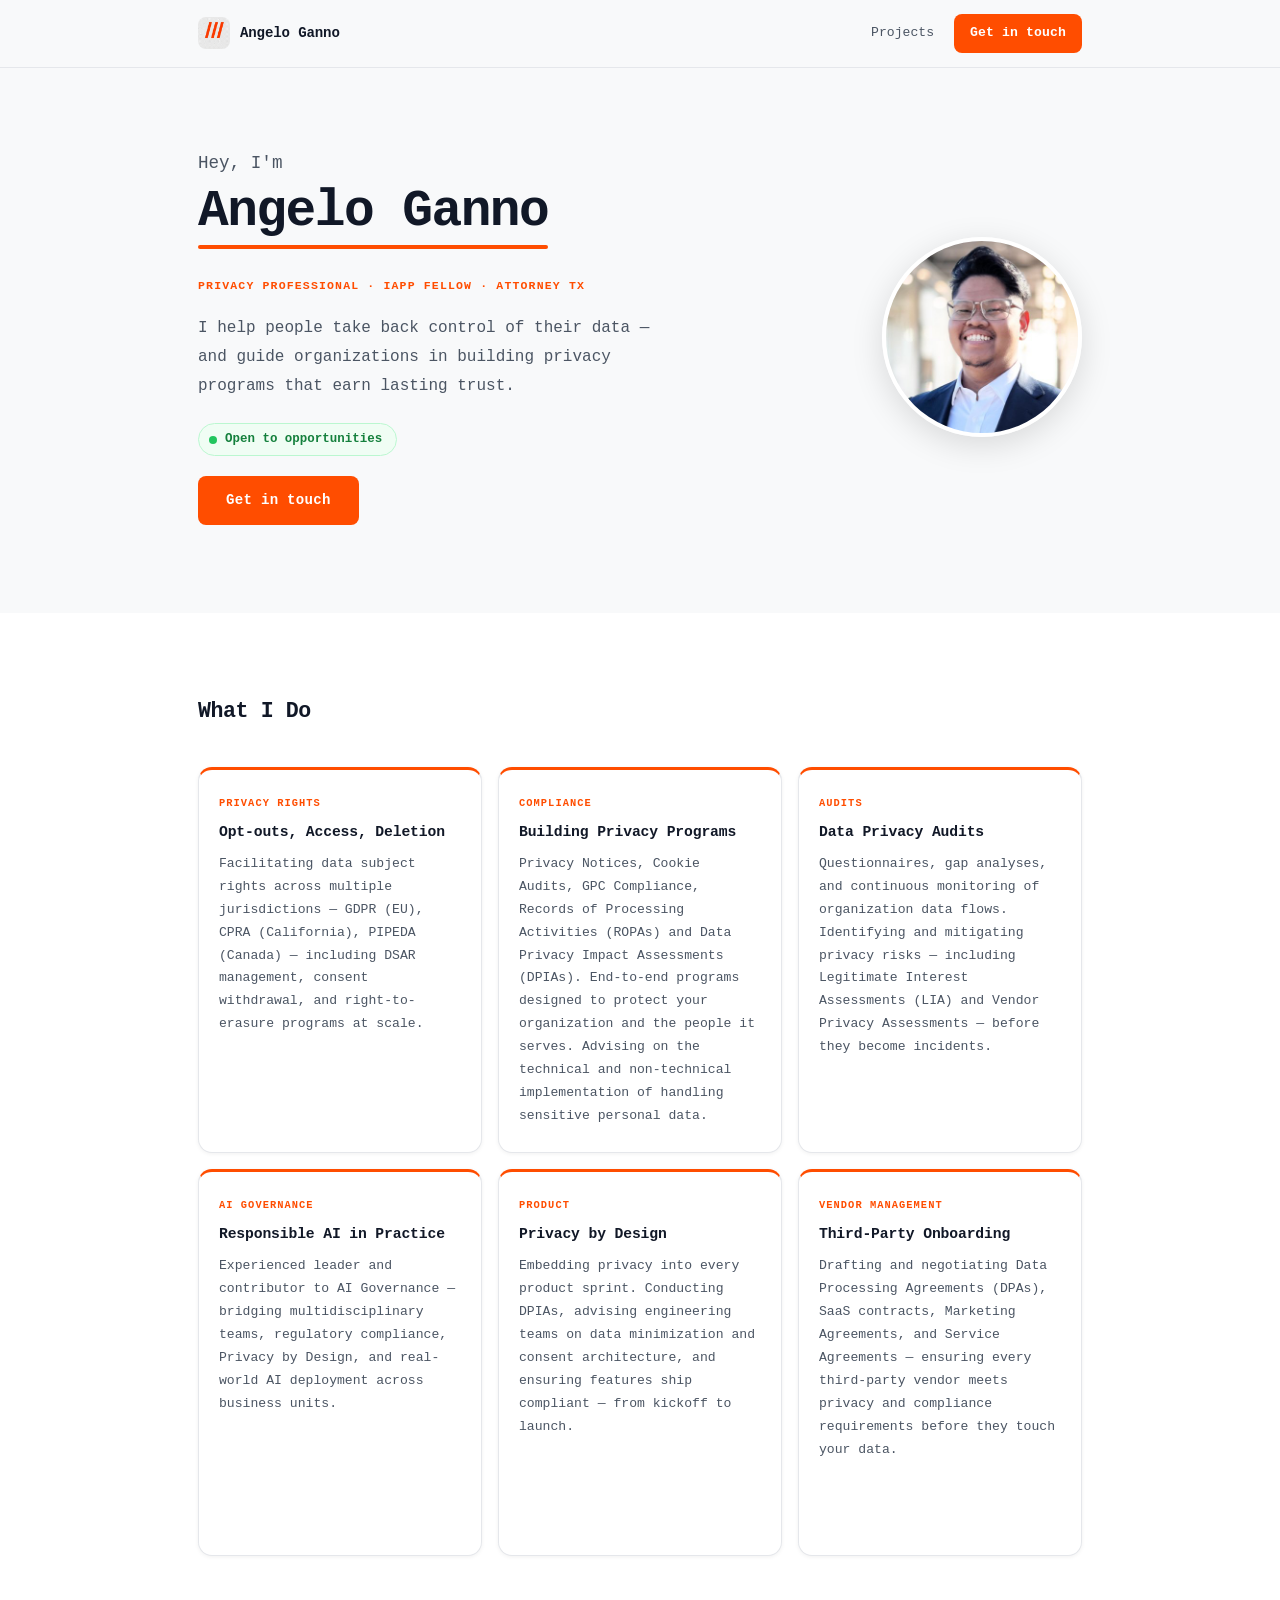
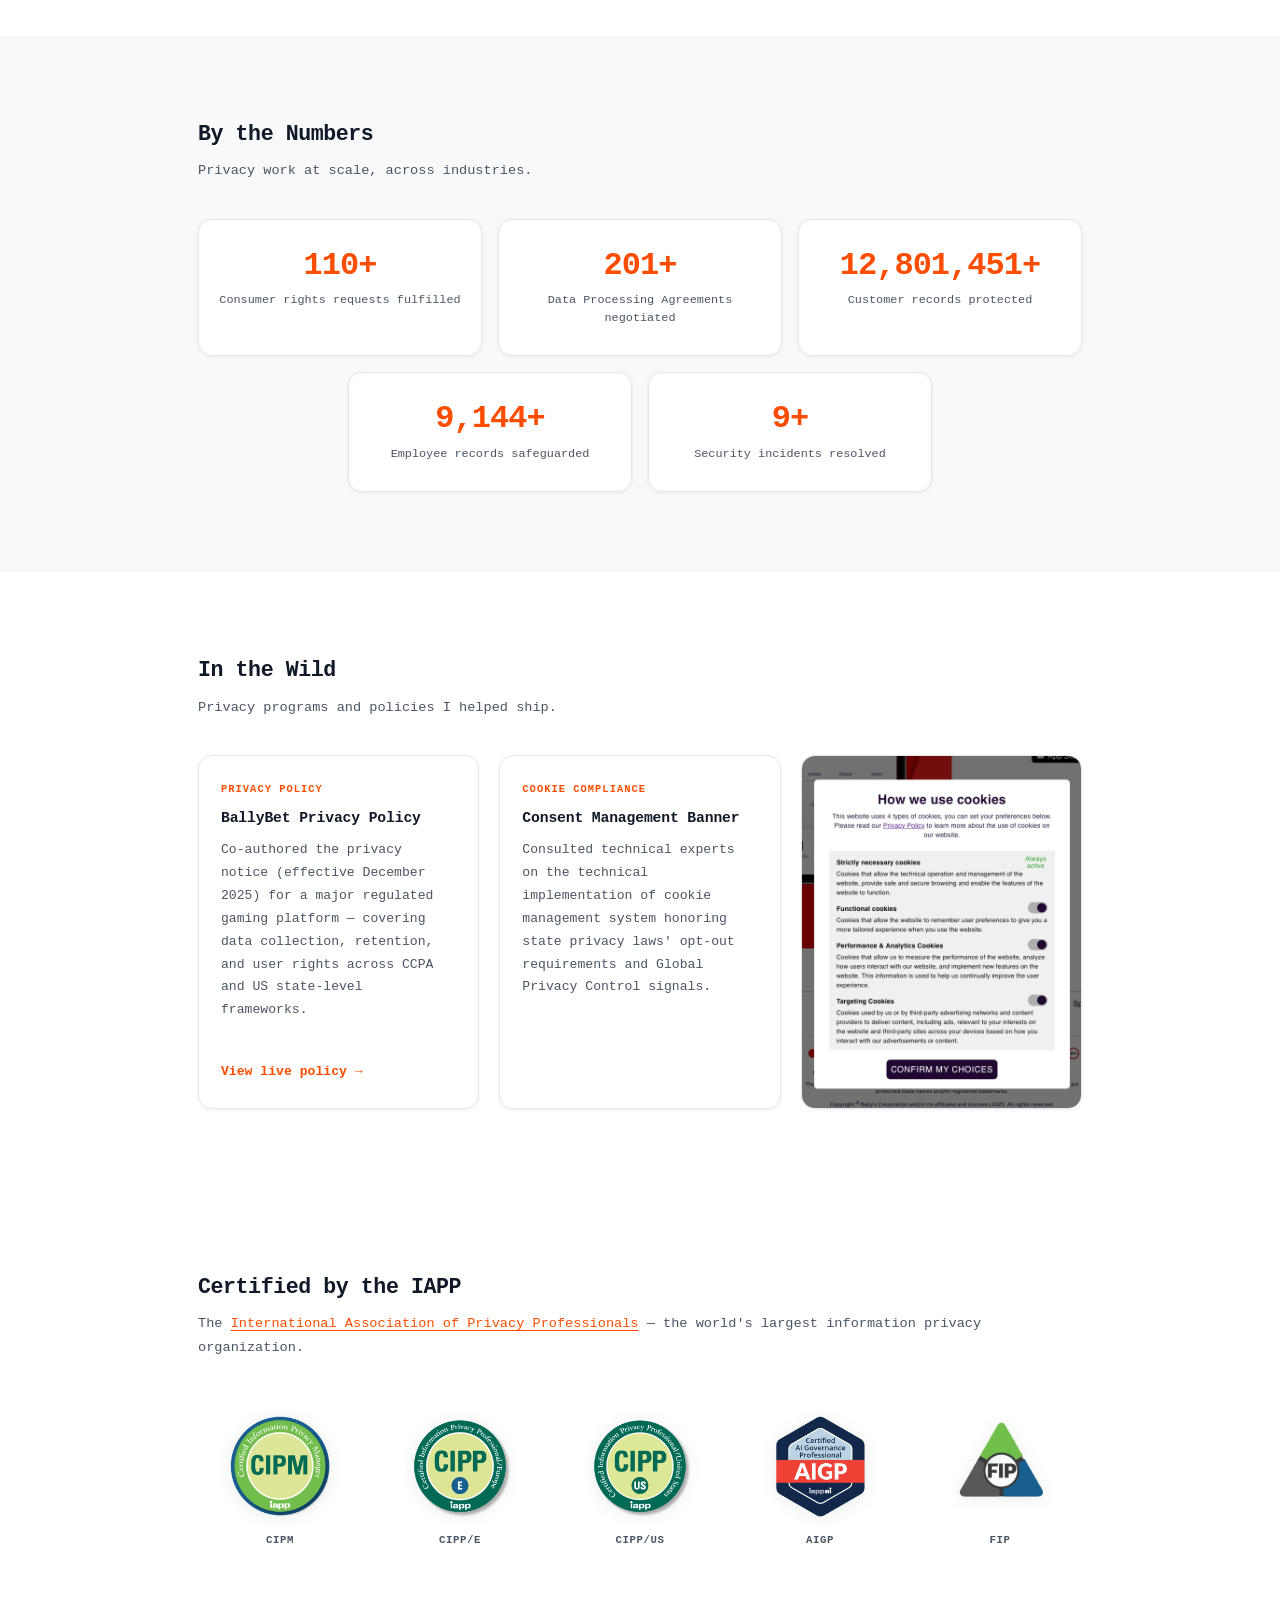
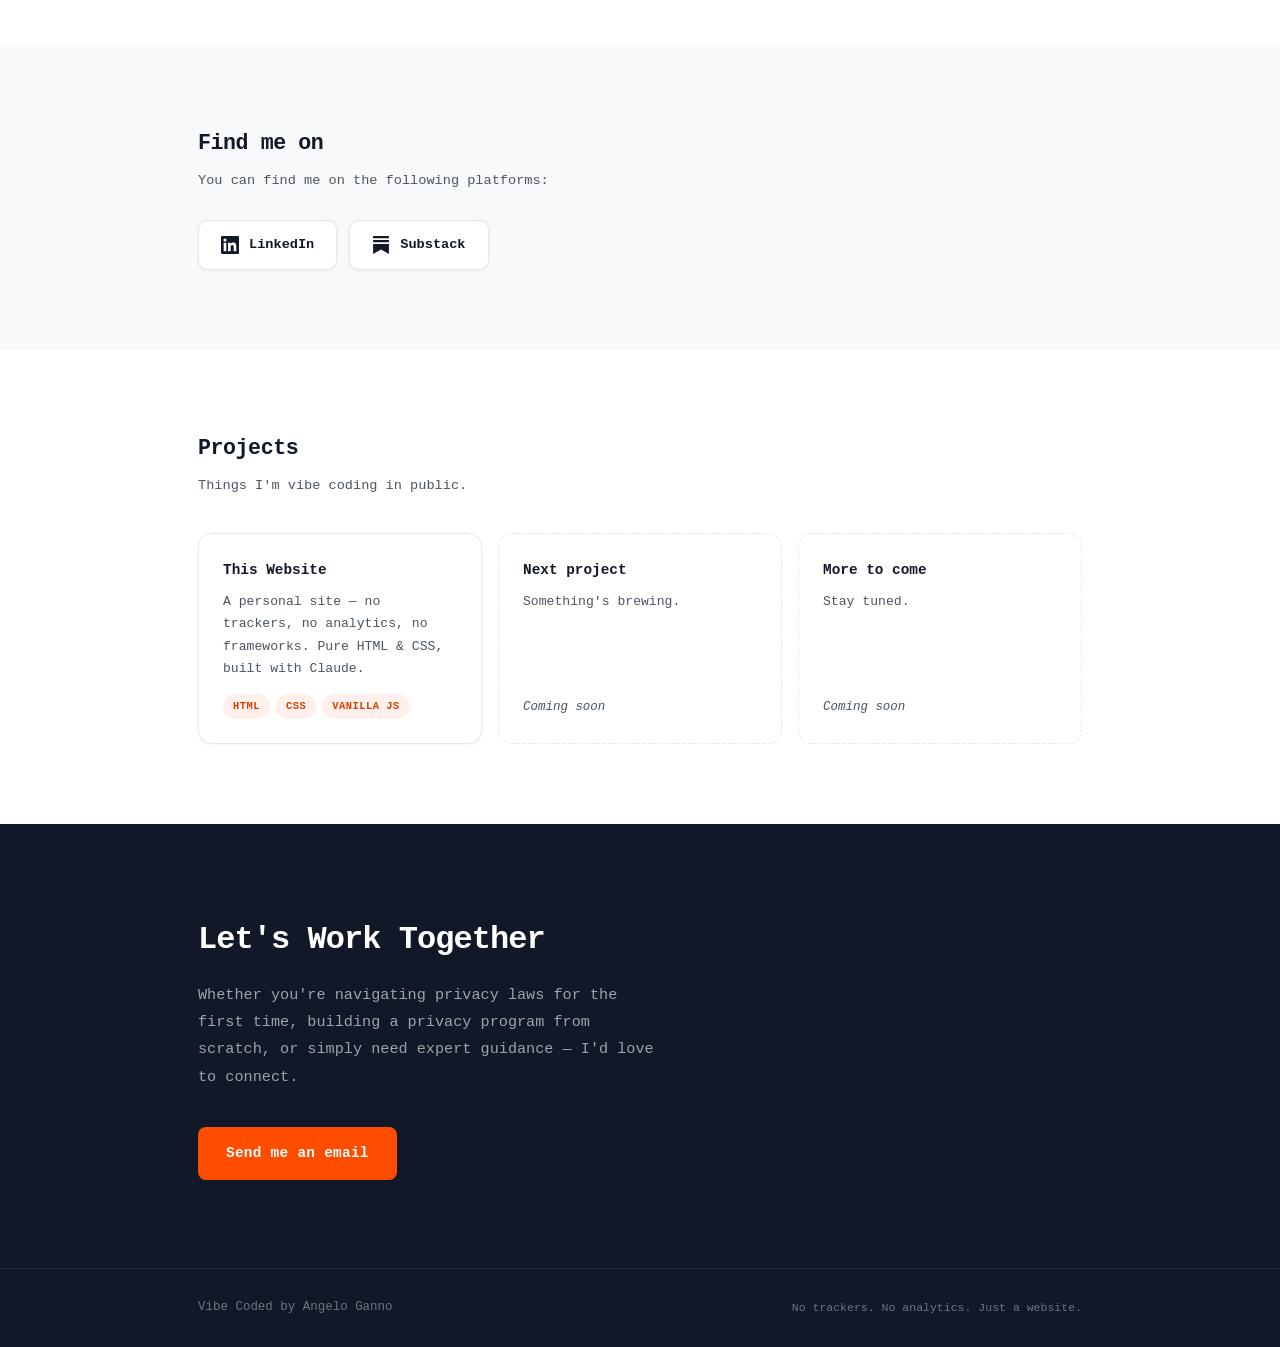
==== commit 39f61cb3: "Update "In the Wild" section copy Co-Authored-By: Claude Sonnet 4.6 <noreply@anthropic.com>" ====
--- a/index.html
+++ b/index.html
@@ -218,7 +218,7 @@
   <section class="section section--alt">
     <div class="container">
       <h2 class="section__title">In the Wild</h2>
-      <p class="section__sub">Privacy programs and policies I've shipped.</p>
+      <p class="section__sub">Privacy programs and policies I helped ship.</p>
       <div class="work-grid">
 
         <!-- Card 1: Privacy Policy -->
@@ -227,8 +227,8 @@
             <p class="card__label">Privacy Policy</p>
             <h3 class="work-card__title">BallyBet Privacy Policy</h3>
             <p class="work-card__body">
-              Authored the privacy notice (effective December 2025) for a major
-              regulated sports betting platform — covering data collection, retention, and user
+              Co-authored the privacy notice (effective December 2025) for a major
+              regulated gaming platform — covering data collection, retention, and user
               rights across CCPA and US state-level frameworks.
             </p>
             <a href="https://play.ballybet.com/account/privacy-policy" target="_blank" rel="noopener noreferrer" class="work-card__link">
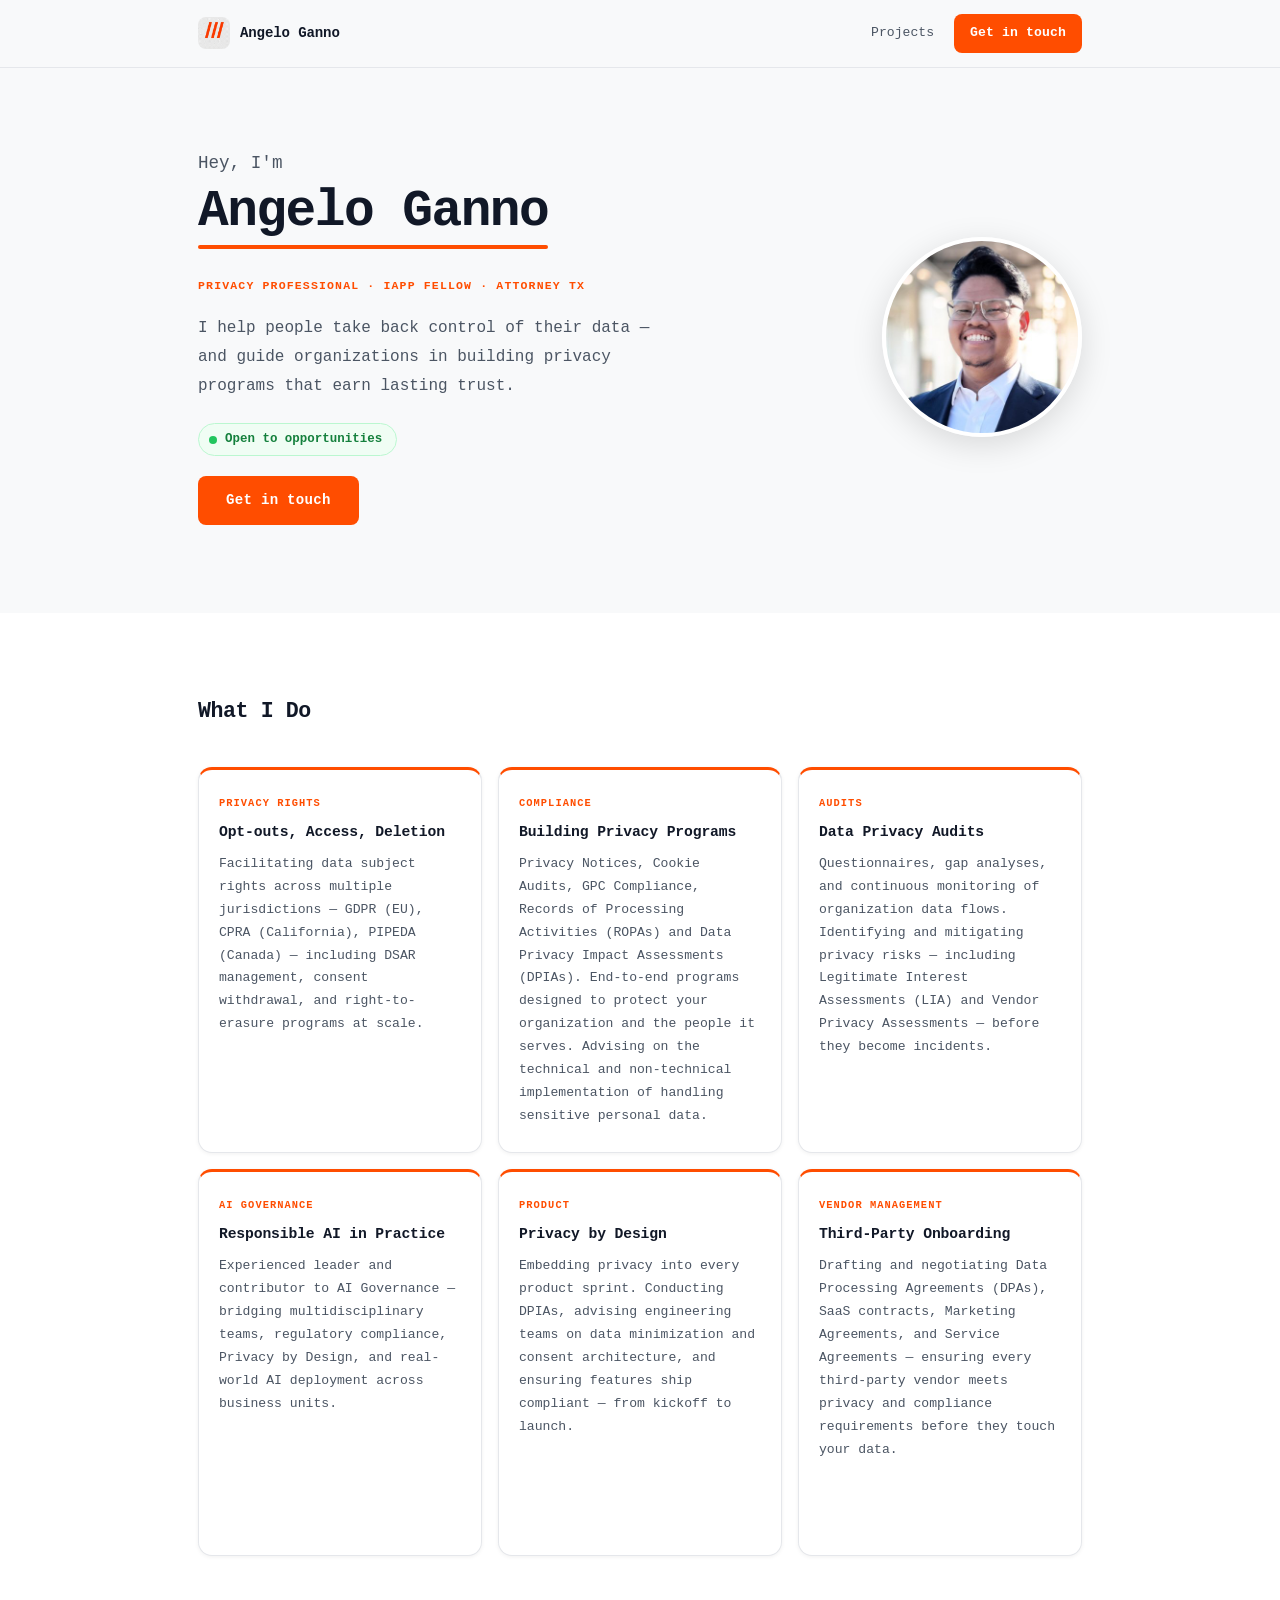
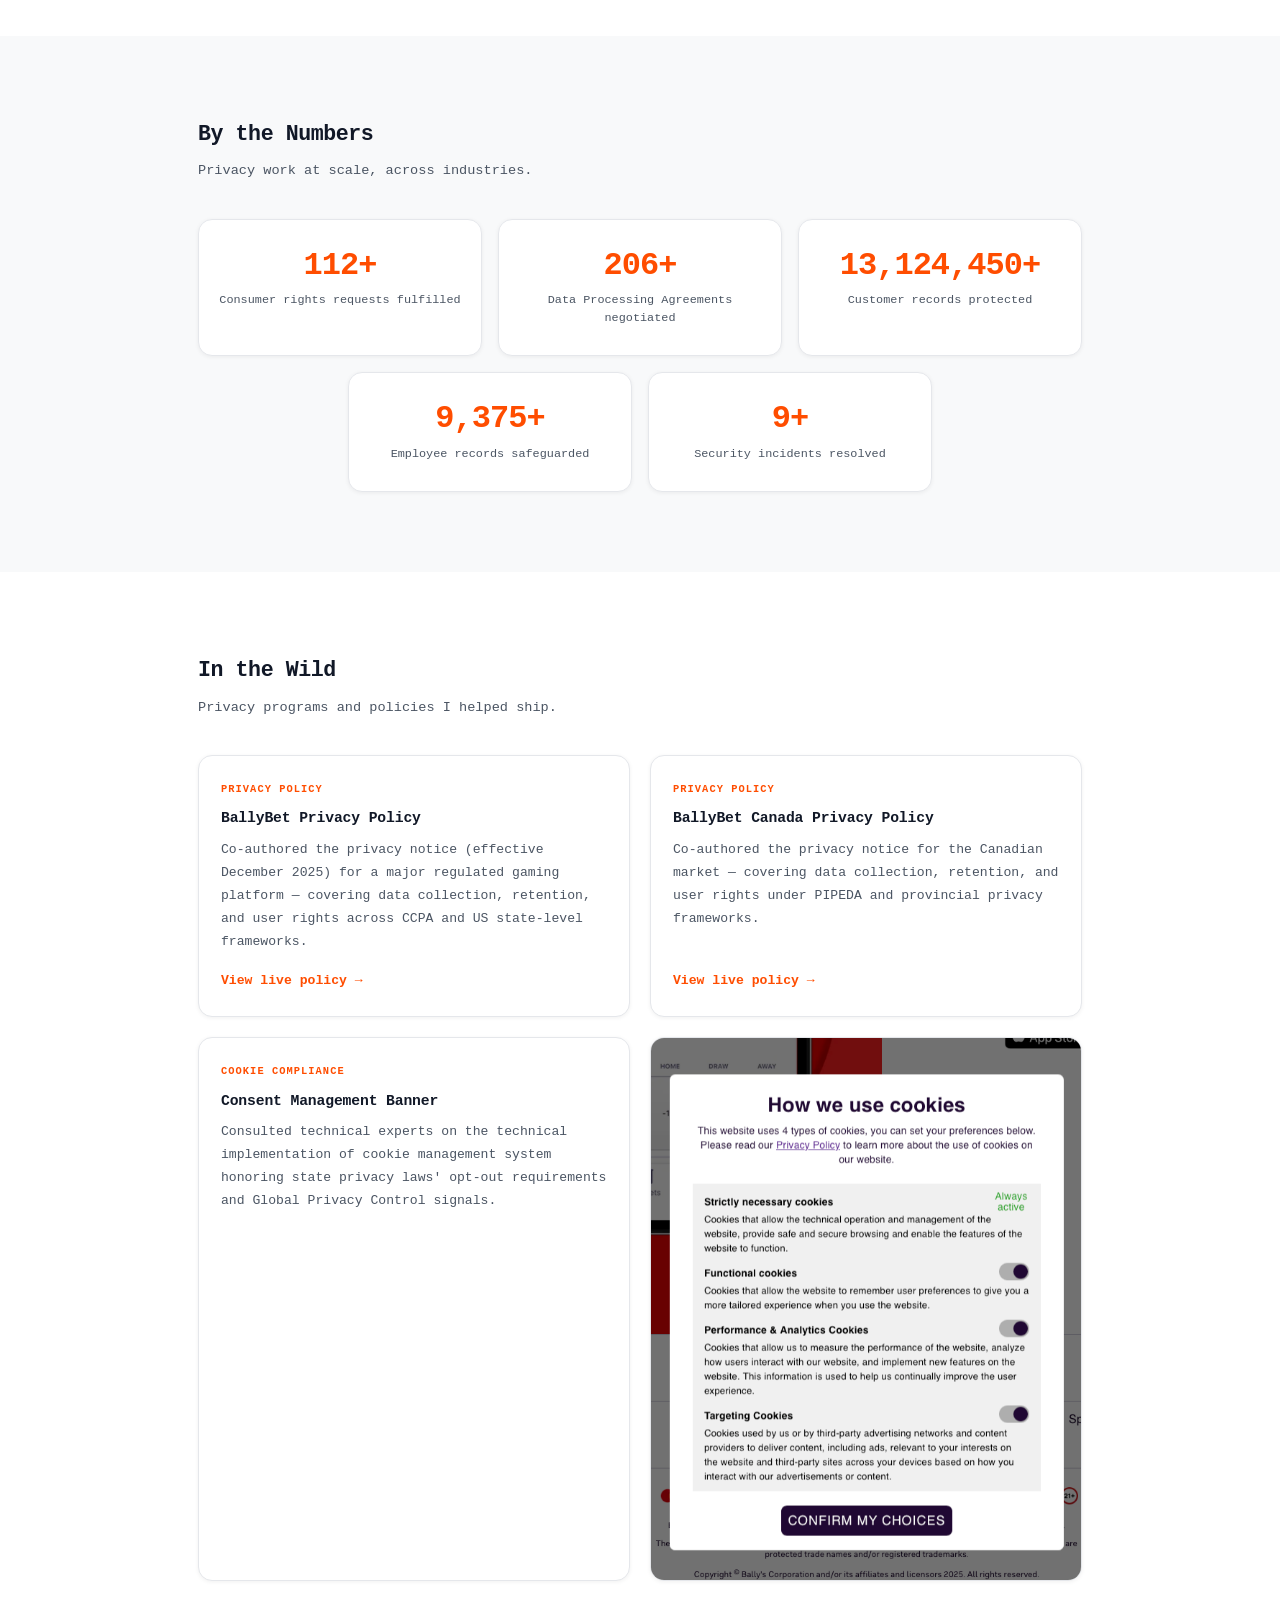
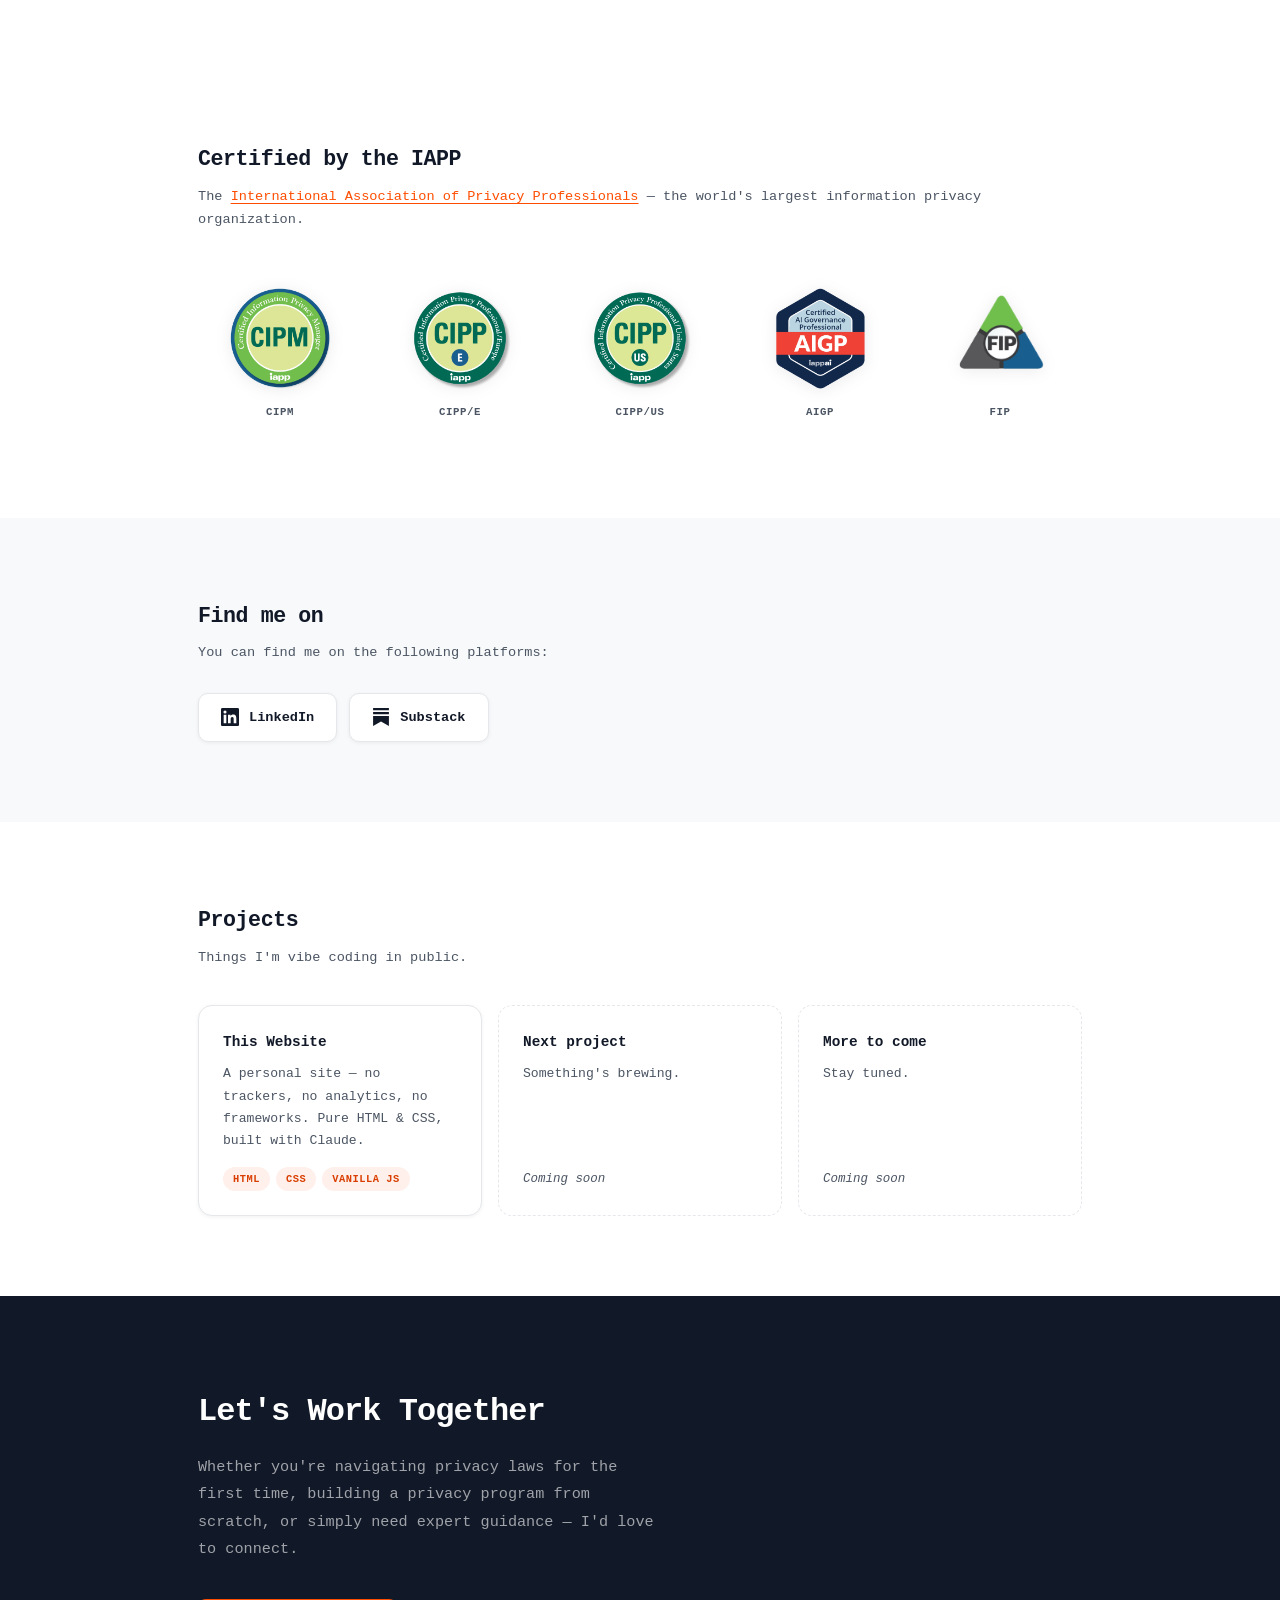
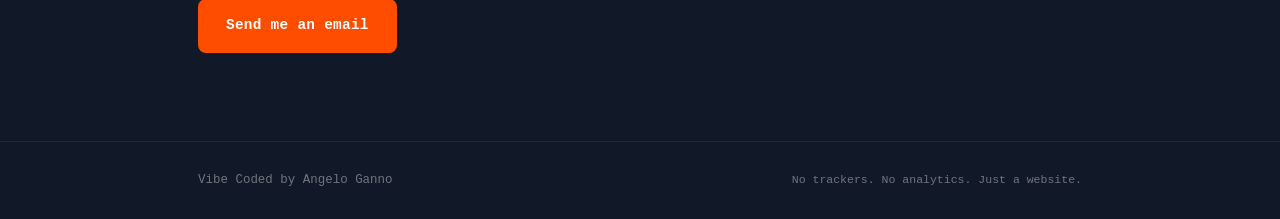
==== commit bbd9a263: "Add BallyBet Canada privacy policy card, switch to 2x2 grid Co-Authored-By: Claude Sonnet 4.6 <norep" ====
--- a/index.html
+++ b/index.html
@@ -237,7 +237,22 @@
           </div>
         </div>
 
-        <!-- Card 2: Cookie Compliance -->
+        <!-- Card 2: Canadian Privacy Policy -->
+        <div class="work-card">
+          <div class="work-card__content">
+            <p class="card__label">Privacy Policy</p>
+            <h3 class="work-card__title">BallyBet Canada Privacy Policy</h3>
+            <p class="work-card__body">
+              Co-authored the privacy notice for the Canadian market — covering data collection,
+              retention, and user rights under PIPEDA and provincial privacy frameworks.
+            </p>
+            <a href="https://play.ballybet.ca/account/privacy-policy" target="_blank" rel="noopener noreferrer" class="work-card__link">
+              View live policy →
+            </a>
+          </div>
+        </div>
+
+        <!-- Card 3: Cookie Compliance -->
         <div class="work-card">
           <div class="work-card__content">
             <p class="card__label">Cookie Compliance</p>
--- a/style.css
+++ b/style.css
@@ -373,7 +373,7 @@
    =========================== */
 .work-grid {
   display: grid;
-  grid-template-columns: repeat(3, 1fr);
+  grid-template-columns: repeat(2, 1fr);
   gap: 20px;
   margin-top: 36px;
   align-items: stretch;
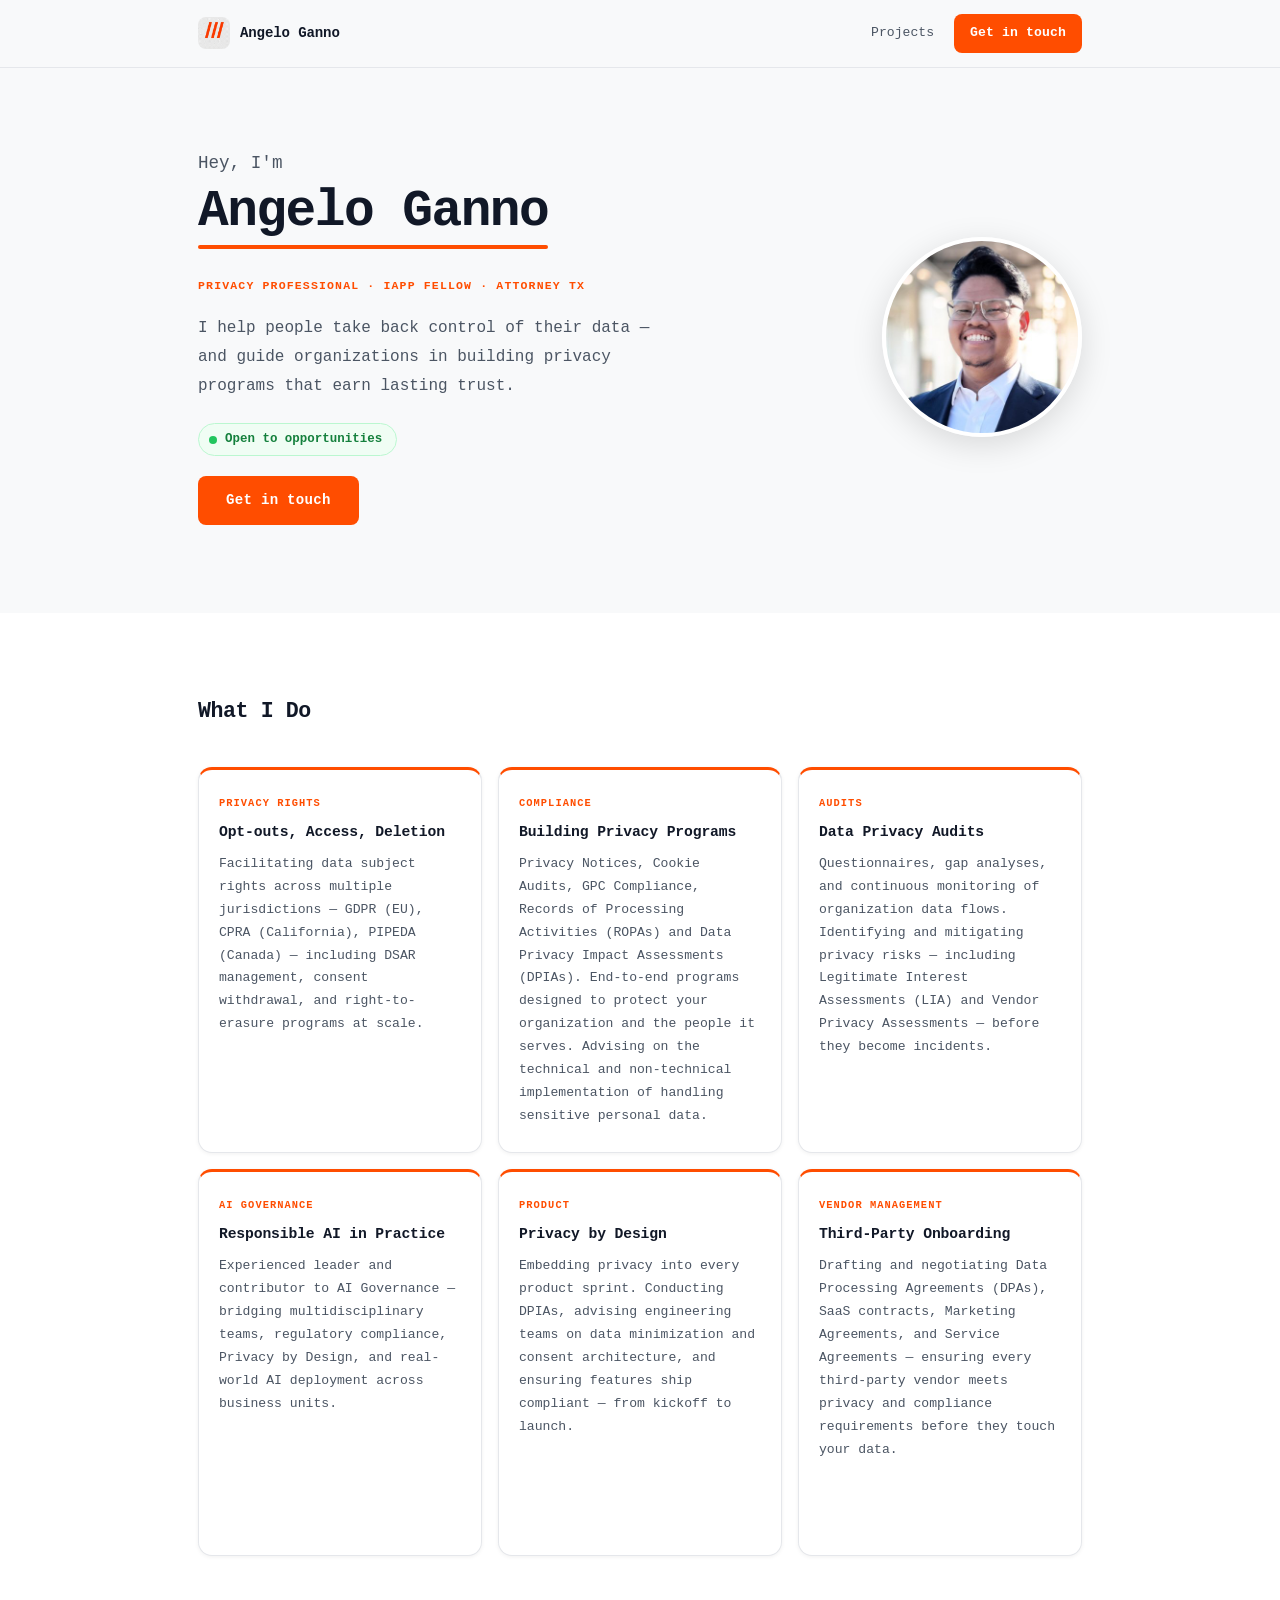
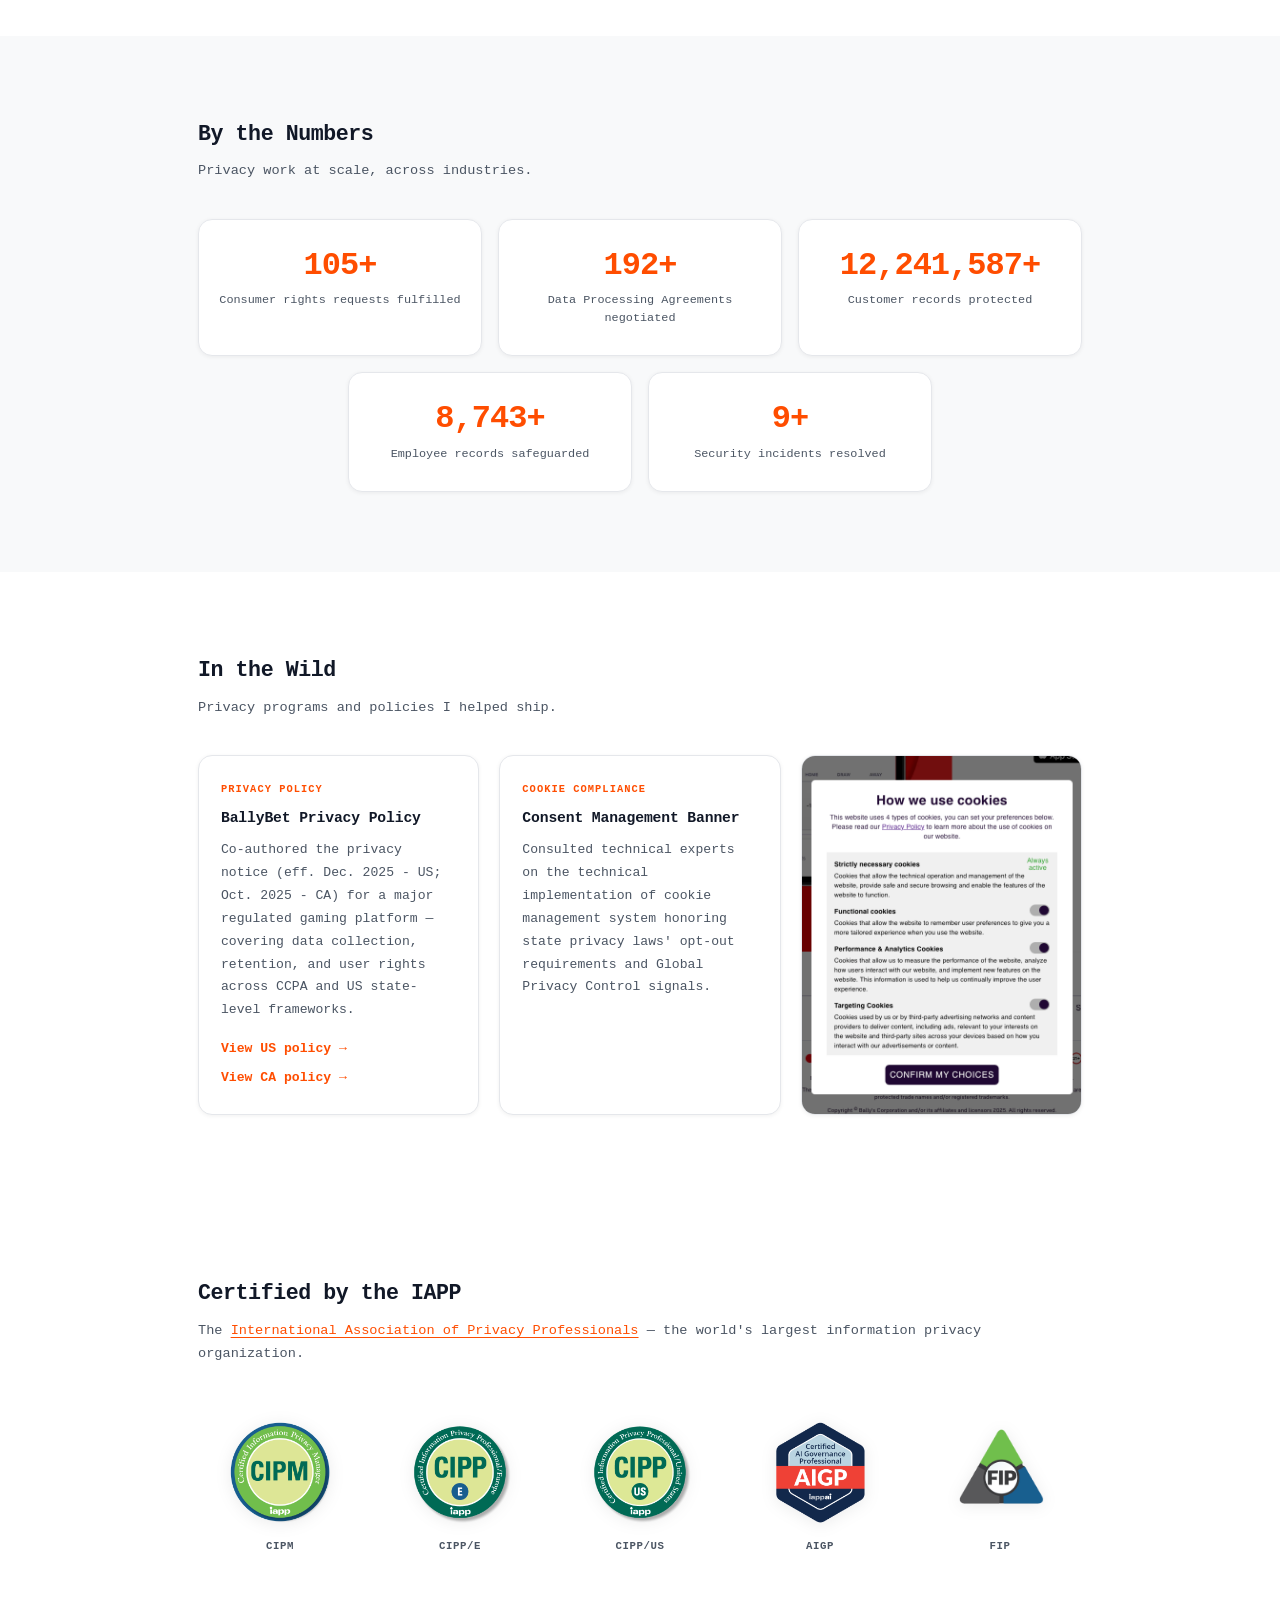
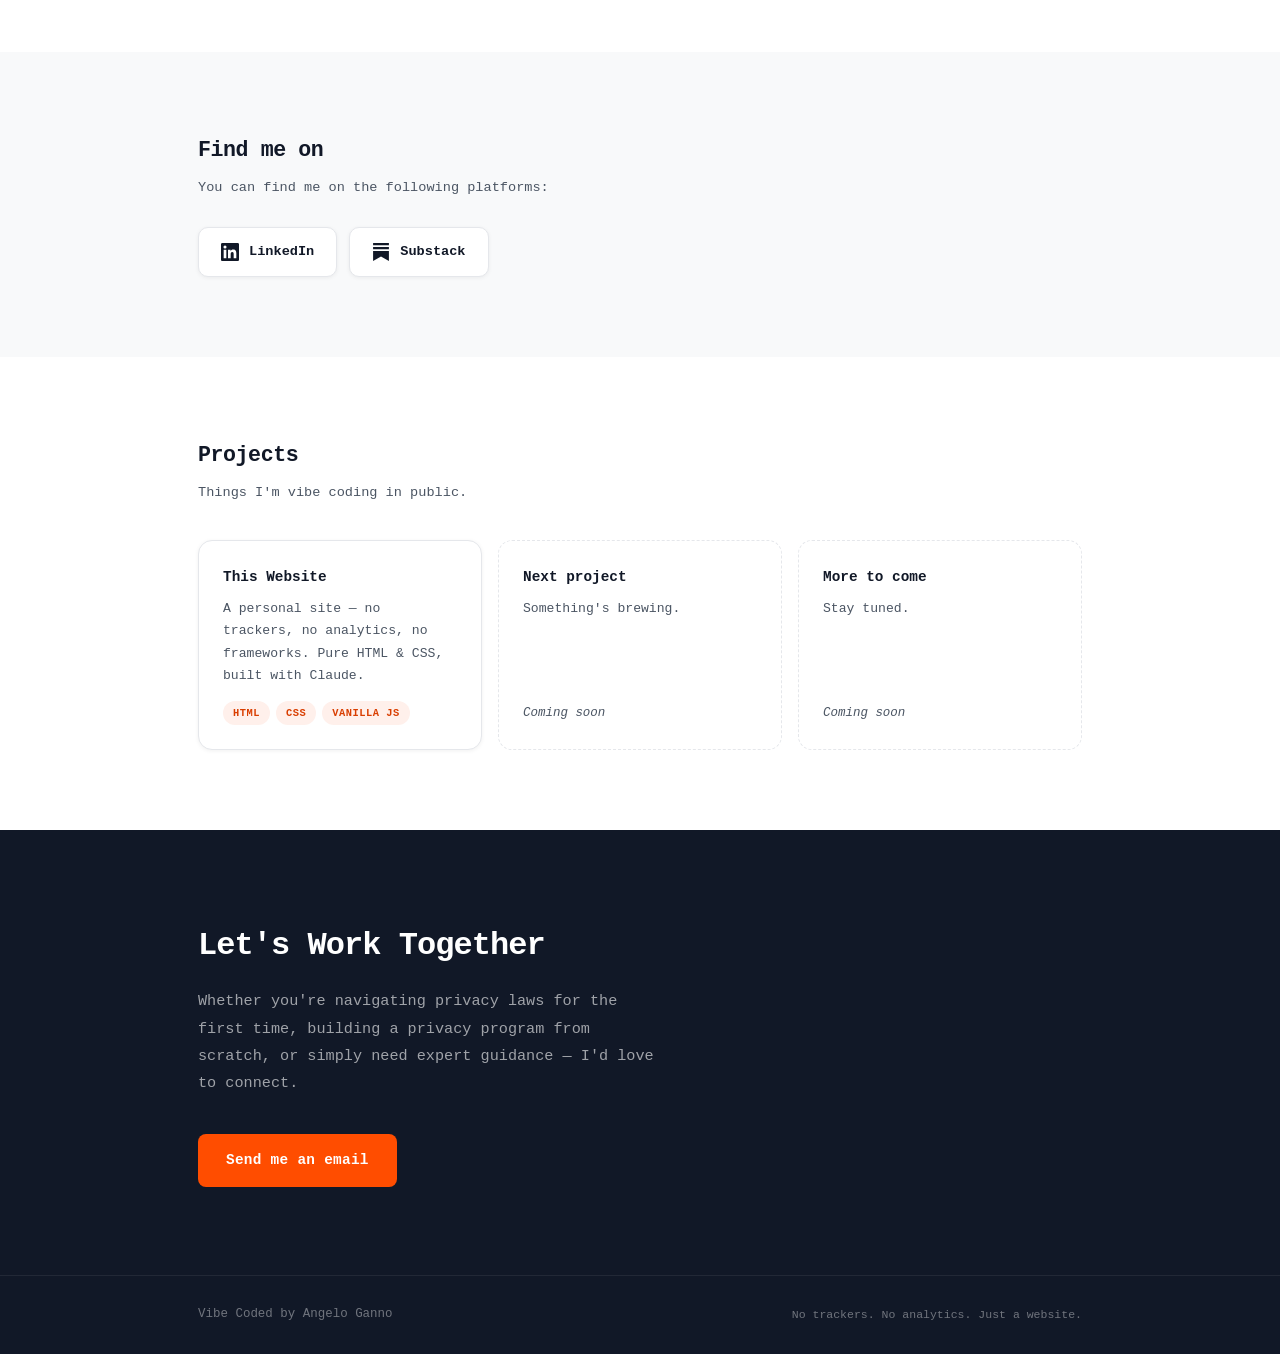
==== commit 14d158d8: "Revert to 3-card layout, add CA policy link to privacy card Co-Authored-By: Claude Sonnet 4.6 <norep" ====
--- a/index.html
+++ b/index.html
@@ -227,32 +227,20 @@
             <p class="card__label">Privacy Policy</p>
             <h3 class="work-card__title">BallyBet Privacy Policy</h3>
             <p class="work-card__body">
-              Co-authored the privacy notice (effective December 2025) for a major
+              Co-authored the privacy notice (eff. Dec. 2025 - US; Oct. 2025 - CA) for a major
               regulated gaming platform — covering data collection, retention, and user
               rights across CCPA and US state-level frameworks.
             </p>
             <a href="https://play.ballybet.com/account/privacy-policy" target="_blank" rel="noopener noreferrer" class="work-card__link">
-              View live policy →
+              View US policy →
             </a>
-          </div>
-        </div>
-
-        <!-- Card 2: Canadian Privacy Policy -->
-        <div class="work-card">
-          <div class="work-card__content">
-            <p class="card__label">Privacy Policy</p>
-            <h3 class="work-card__title">BallyBet Canada Privacy Policy</h3>
-            <p class="work-card__body">
-              Co-authored the privacy notice for the Canadian market — covering data collection,
-              retention, and user rights under PIPEDA and provincial privacy frameworks.
-            </p>
-            <a href="https://play.ballybet.ca/account/privacy-policy" target="_blank" rel="noopener noreferrer" class="work-card__link">
-              View live policy →
+            <a href="https://play.ballybet.ca/account/privacy-policy" target="_blank" rel="noopener noreferrer" class="work-card__link" style="margin-top:6px;">
+              View CA policy →
             </a>
           </div>
         </div>
 
-        <!-- Card 3: Cookie Compliance -->
+        <!-- Card 2: Cookie Compliance -->
         <div class="work-card">
           <div class="work-card__content">
             <p class="card__label">Cookie Compliance</p>
@@ -264,7 +252,7 @@
           </div>
         </div>
 
-        <!-- Card 3: Screenshot only -->
+        <!-- Card 3: Screenshot -->
         <div class="work-card work-card--screenshot">
           <img
             src="assets/images/bally-cmp-ui.png"
--- a/style.css
+++ b/style.css
@@ -373,7 +373,7 @@
    =========================== */
 .work-grid {
   display: grid;
-  grid-template-columns: repeat(2, 1fr);
+  grid-template-columns: repeat(3, 1fr);
   gap: 20px;
   margin-top: 36px;
   align-items: stretch;
